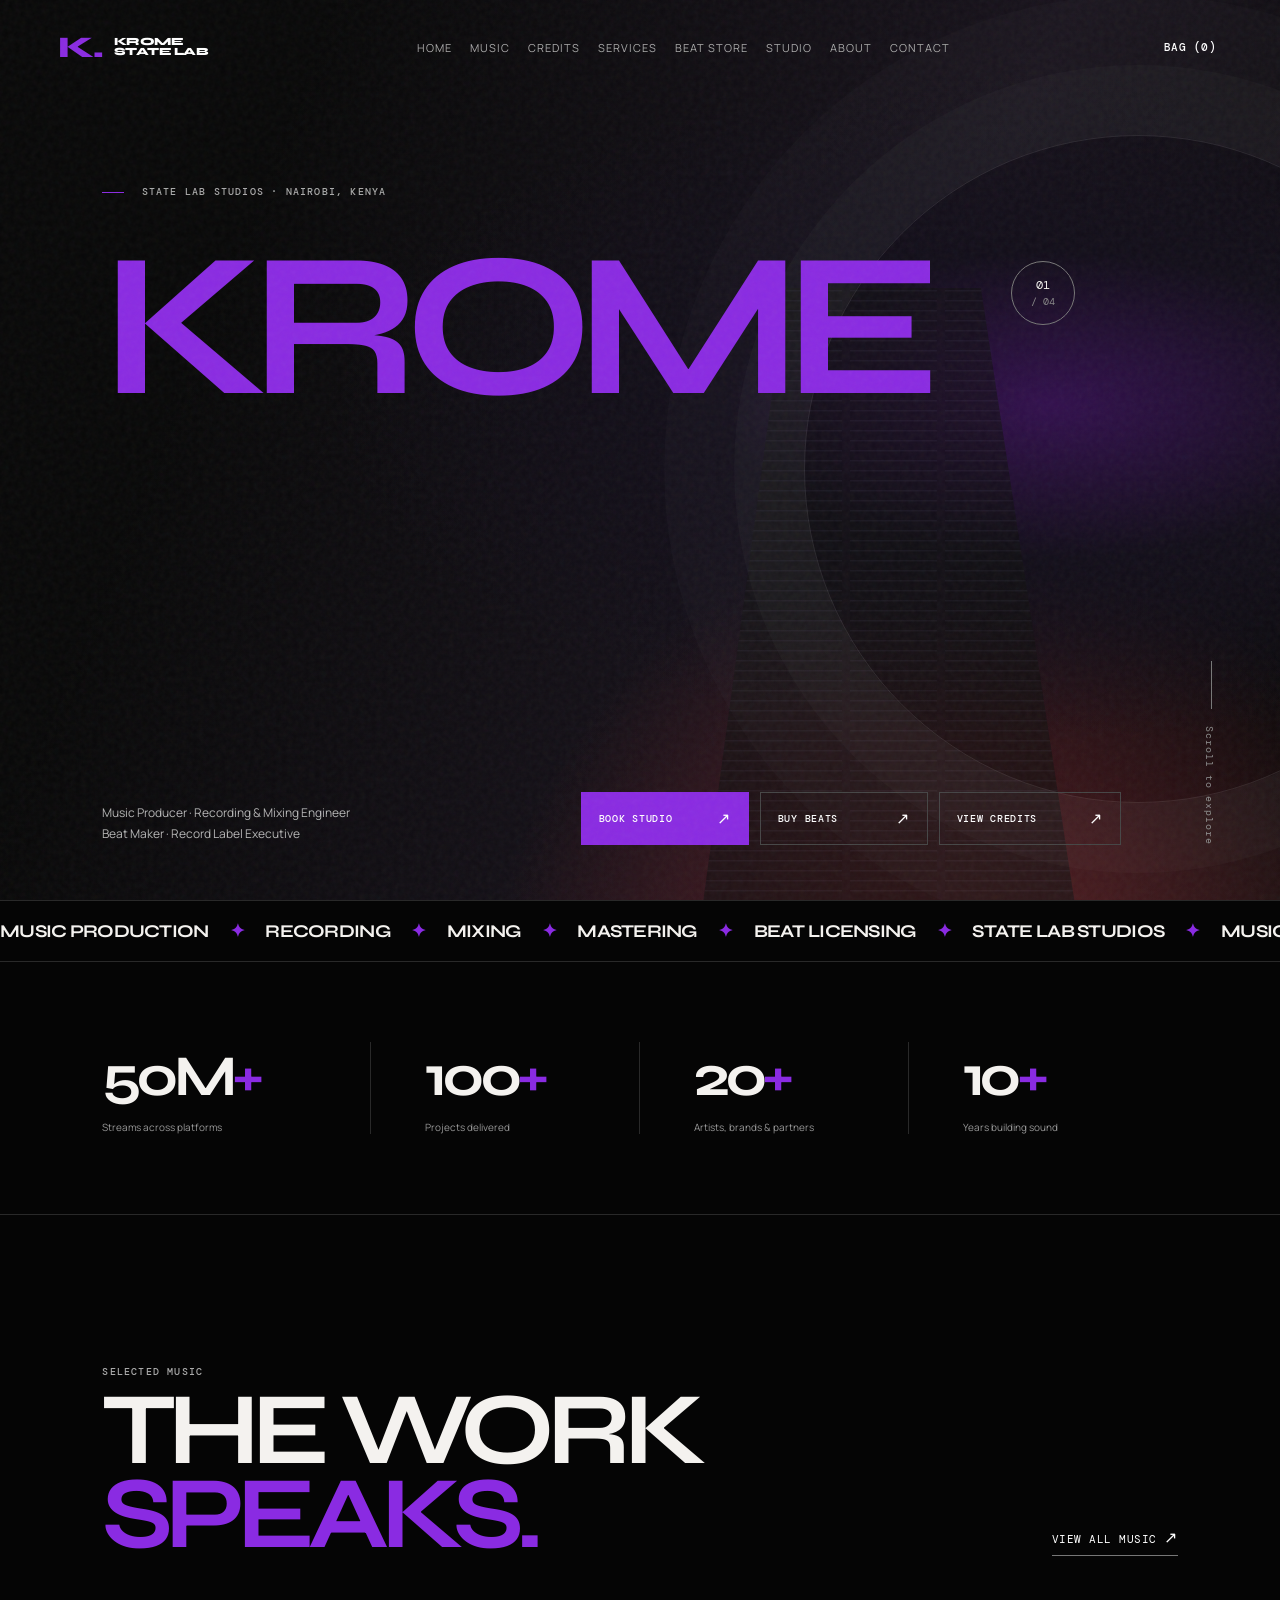
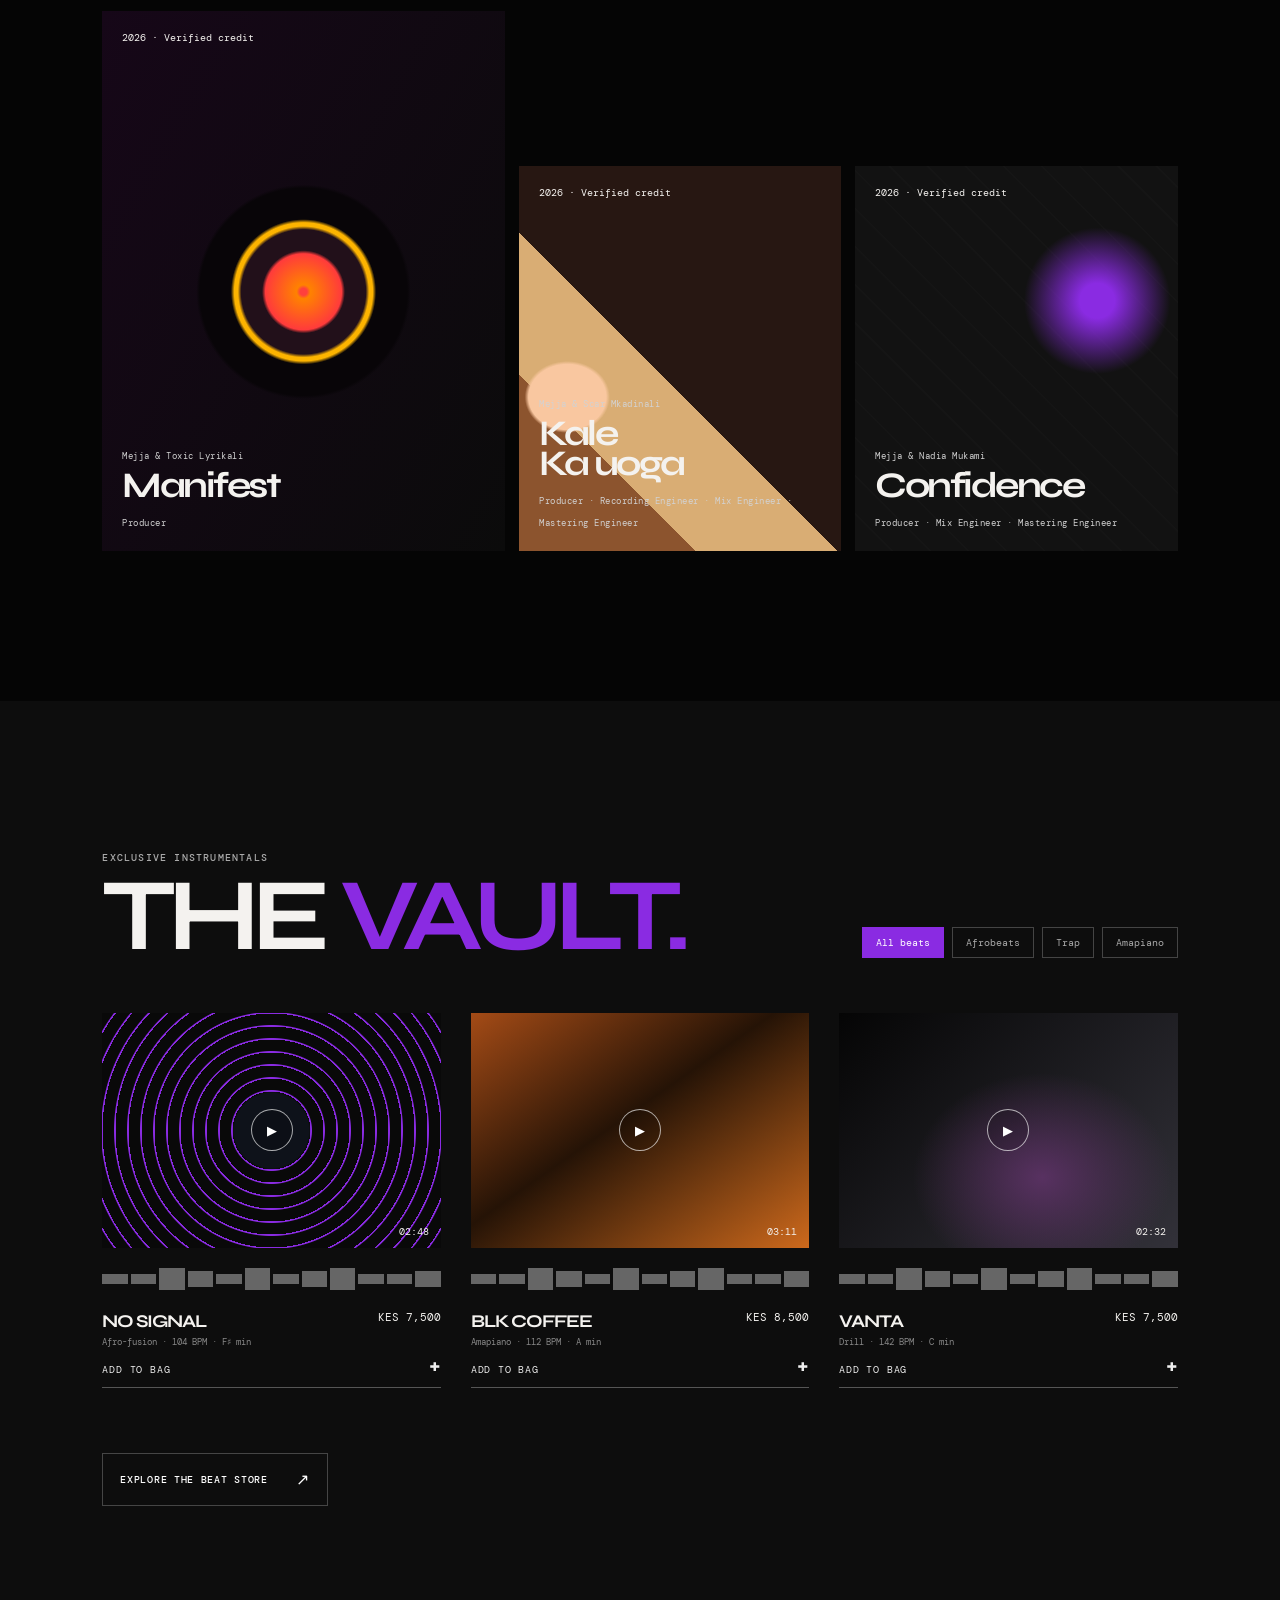
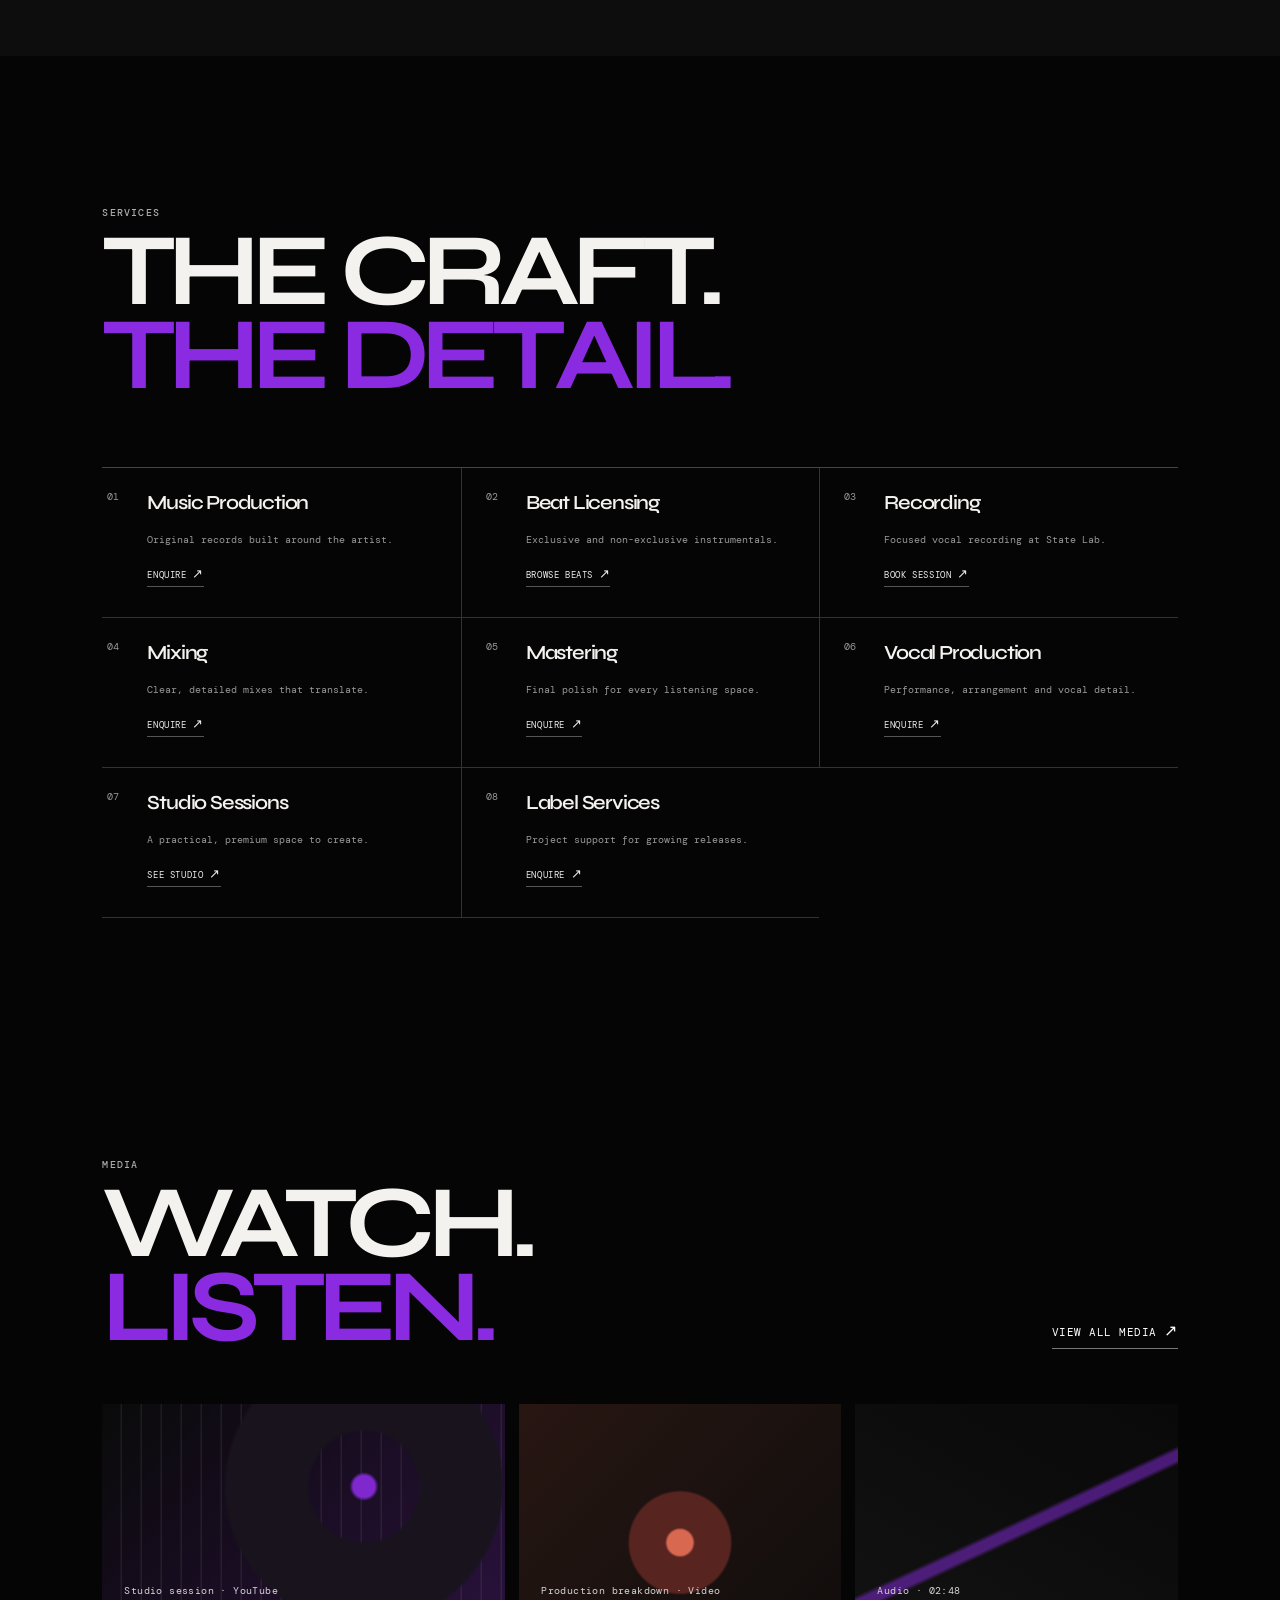
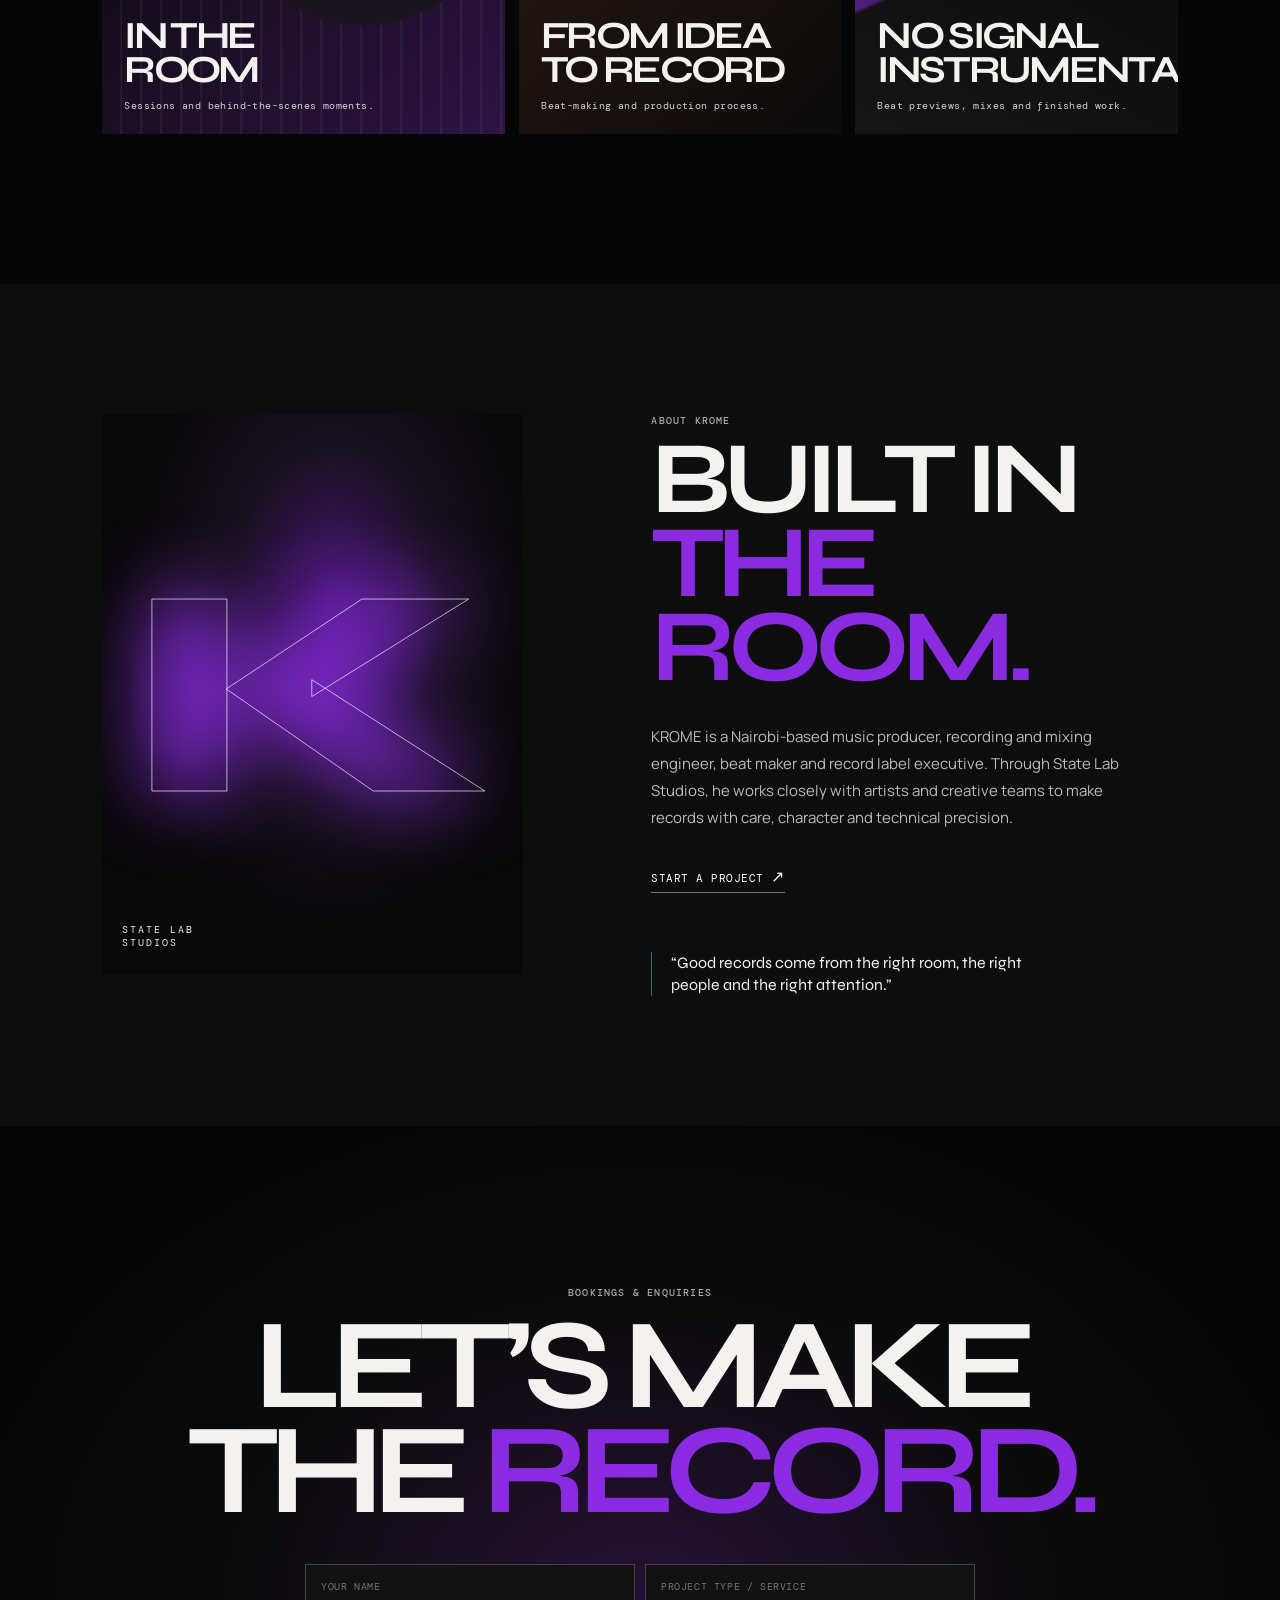
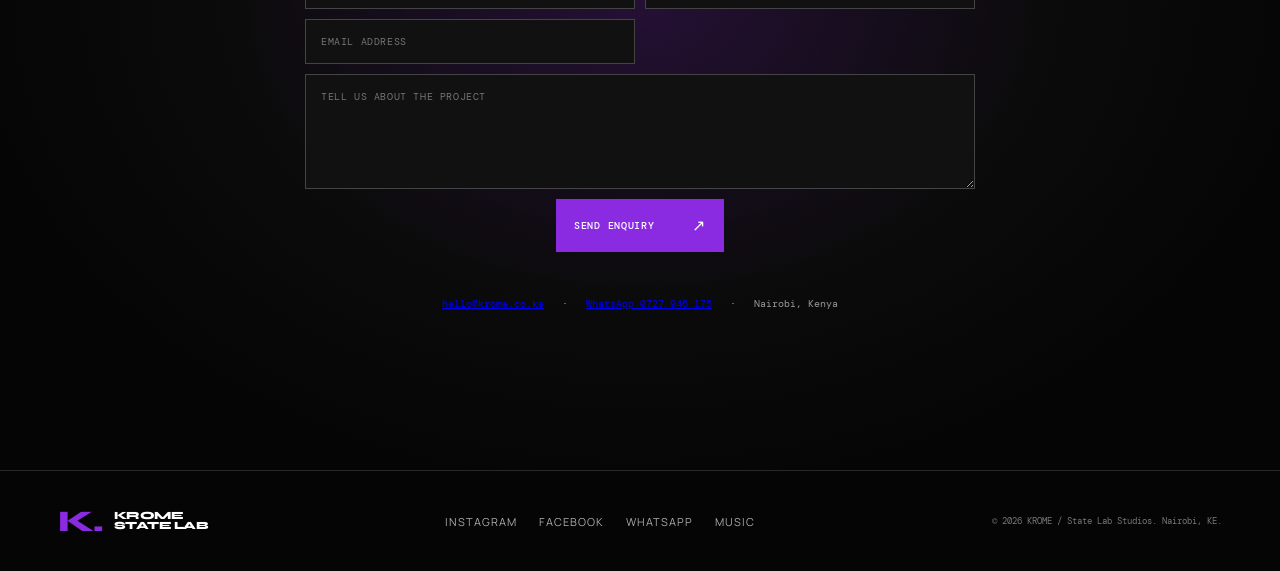
==== index.html @ 96035d7c "Add files via upload" ====
<!doctype html>
<html lang="en">
<head>
  <meta charset="UTF-8" />
  <meta name="viewport" content="width=device-width, initial-scale=1.0" />
  <meta name="description" content="KROME — music producer, recording and mixing engineer based in Nairobi, Kenya." />
  <title>KROME — State Lab Studios</title>
  <link rel="preconnect" href="https://fonts.googleapis.com"><link rel="preconnect" href="https://fonts.gstatic.com" crossorigin>
  <link href="https://fonts.googleapis.com/css2?family=DM+Mono:wght@400;500&family=Manrope:wght@400;500;600;700;800&family=Syne:wght@700;800&display=swap" rel="stylesheet">
  <link rel="stylesheet" href="style.css" />
</head>
<body>
  <div class="grain"></div><div class="cursor-glow"></div>
  <header class="nav"><a class="brand" href="#top"><span class="brand-mark">K.</span><span>KROME<br>STATE LAB</span></a><nav><a href="#top">Home</a><a href="music.html">Music</a><a href="credits.html">Credits</a><a href="#services">Services</a><a href="#beats">Beat Store</a><a href="studio.html">Studio</a><a href="#about">About</a><a href="#booking">Contact</a></nav><button class="menu-btn" aria-label="Open menu">☰</button><button class="cart" onclick="toggleCart()">Bag <span id="cart-count">(0)</span></button></header>

  <main id="top">
    <section class="hero">
      <div class="hero-light light-a"></div><div class="hero-light light-b"></div>
      <p class="eyebrow"><span></span> State Lab Studios · Nairobi, Kenya</p>
      <h1><em>KROME</em></h1>
      <div class="hero-bottom"><p>Music Producer · Recording & Mixing Engineer<br>Beat Maker · Record Label Executive</p><div class="hero-actions"><a class="button primary" href="studio.html">Book studio <b>↗</b></a><a class="button ghost" href="#beats">Buy beats <b>↗</b></a><a class="button ghost work-krome" href="credits.html">View credits <b>↗</b></a></div></div>
      <div class="scroll-hint"><i></i> Scroll to explore</div><div class="hero-orb">01<br><small>/ 04</small></div>
    </section>

    <section class="ticker"><div>MUSIC PRODUCTION <b>✦</b> RECORDING <b>✦</b> MIXING <b>✦</b> MASTERING <b>✦</b> BEAT LICENSING <b>✦</b> STATE LAB STUDIOS <b>✦</b> MUSIC PRODUCTION <b>✦</b> RECORDING <b>✦</b></div></section>
    <section class="stats"><div><strong>50M<span>+</span></strong><p>Streams across platforms</p></div><div><strong>100<span>+</span></strong><p>Projects delivered</p></div><div><strong>20<span>+</span></strong><p>Artists, brands & partners</p></div><div><strong>10<span>+</span></strong><p>Years building sound</p></div></section>

    <section class="section work" id="work"><div class="section-head"><div><p class="eyebrow">Selected music</p><h2>THE WORK<br><em>SPEAKS.</em></h2></div><a href="music.html" class="text-link">View all music <b>↗</b></a></div>
      <div class="release-grid" id="featured-work" aria-live="polite"></div>
    </section>

    <section class="beat-store section" id="beats"><div class="section-head"><div><p class="eyebrow">Exclusive instrumentals</p><h2>THE <em>VAULT.</em></h2></div><div class="filter"><button class="active">All beats</button><button>Afrobeats</button><button>Trap</button><button>Amapiano</button></div></div>
      <div class="beat-grid">
        <article class="beat"><div class="beat-art art-1"><button class="play">▶</button><span>02:48</span></div><div class="wave"><i></i><i></i><i></i><i></i><i></i><i></i><i></i><i></i><i></i><i></i><i></i><i></i></div><div class="beat-copy"><div><h3>NO SIGNAL</h3><p>Afro-fusion · 104 BPM · F♯ min</p></div><strong>KES 7,500</strong></div><button class="add" onclick="addCart('No Signal')">Add to bag <b>+</b></button></article>
        <article class="beat"><div class="beat-art art-2"><button class="play">▶</button><span>03:11</span></div><div class="wave"><i></i><i></i><i></i><i></i><i></i><i></i><i></i><i></i><i></i><i></i><i></i><i></i></div><div class="beat-copy"><div><h3>BLK COFFEE</h3><p>Amapiano · 112 BPM · A min</p></div><strong>KES 8,500</strong></div><button class="add" onclick="addCart('Blk Coffee')">Add to bag <b>+</b></button></article>
        <article class="beat"><div class="beat-art art-3"><button class="play">▶</button><span>02:32</span></div><div class="wave"><i></i><i></i><i></i><i></i><i></i><i></i><i></i><i></i><i></i><i></i><i></i><i></i></div><div class="beat-copy"><div><h3>VANTA</h3><p>Drill · 142 BPM · C min</p></div><strong>KES 7,500</strong></div><button class="add" onclick="addCart('Vanta')">Add to bag <b>+</b></button></article>
      </div><a class="button ghost center" href="#">Explore the beat store <b>↗</b></a>
    </section>

    <section class="services section" id="services"><p class="eyebrow">Services</p><h2>THE CRAFT.<br><em>THE DETAIL.</em></h2><div class="service-list"><article><span>01</span><h3>Music Production</h3><p>Original records built around the artist.</p><a href="#booking">Enquire <b>↗</b></a></article><article><span>02</span><h3>Beat Licensing</h3><p>Exclusive and non-exclusive instrumentals.</p><a href="#beats">Browse beats <b>↗</b></a></article><article><span>03</span><h3>Recording</h3><p>Focused vocal recording at State Lab.</p><a href="studio.html">Book session <b>↗</b></a></article><article><span>04</span><h3>Mixing</h3><p>Clear, detailed mixes that translate.</p><a href="#booking">Enquire <b>↗</b></a></article><article><span>05</span><h3>Mastering</h3><p>Final polish for every listening space.</p><a href="#booking">Enquire <b>↗</b></a></article><article><span>06</span><h3>Vocal Production</h3><p>Performance, arrangement and vocal detail.</p><a href="#booking">Enquire <b>↗</b></a></article><article><span>07</span><h3>Studio Sessions</h3><p>A practical, premium space to create.</p><a href="studio.html">See studio <b>↗</b></a></article><article><span>08</span><h3>Label Services</h3><p>Project support for growing releases.</p><a href="#booking">Enquire <b>↗</b></a></article></div></section>

    <section class="building section" id="media"><div class="section-head"><div><p class="eyebrow">Media</p><h2>WATCH.<br><em>LISTEN.</em></h2></div><a href="#" class="text-link">View all media <b>↗</b></a></div><div class="build-grid"><article class="build-card upgrade"><p>Studio session · YouTube</p><h3>IN THE<br>ROOM</h3><span>Sessions and behind-the-scenes moments.</span></article><article class="build-card process"><p>Production breakdown · Video</p><h3>FROM IDEA<br>TO RECORD</h3><span>Beat-making and production process.</span></article><article class="build-card business"><p>Audio · 02:48</p><h3>NO SIGNAL<br>INSTRUMENTAL</h3><span>Beat previews, mixes and finished work.</span></article></div></section>

    <section class="about section" id="about"><div class="portrait"><div class="portrait-shape">K</div><p>STATE LAB<br>STUDIOS</p></div><div class="about-copy"><p class="eyebrow">About Krome</p><h2>BUILT IN<br><em>THE ROOM.</em></h2><p class="lede">KROME is a Nairobi-based music producer, recording and mixing engineer, beat maker and record label executive. Through State Lab Studios, he works closely with artists and creative teams to make records with care, character and technical precision.</p><a class="text-link" href="#booking">Start a project <b>↗</b></a><div class="quote">“Good records come from the right room, the right people and the right attention.”</div></div></section>

    <section class="booking" id="booking"><p class="eyebrow">Bookings & enquiries</p><h2>LET’S MAKE<br>THE <em>RECORD.</em></h2><form class="contact-form"><input aria-label="Your name" placeholder="YOUR NAME" required><input aria-label="Project type" placeholder="PROJECT TYPE / SERVICE"><input aria-label="Email address" type="email" placeholder="EMAIL ADDRESS" required><textarea aria-label="Tell us about your project" placeholder="TELL US ABOUT THE PROJECT"></textarea><button class="button primary" type="submit">Send enquiry <b>↗</b></button></form><p class="contact-line"><a href="mailto:hello@krome.co.ke">hello@krome.co.ke</a> &nbsp; · &nbsp; <a href="https://wa.me/254727946175" target="_blank" rel="noopener">WhatsApp 0727 946 175</a> &nbsp; · &nbsp; Nairobi, Kenya</p></section>
  </main>
  <footer><a class="brand" href="#top"><span class="brand-mark">K.</span><span>KROME<br>STATE LAB</span></a><div><a href="https://instagram.com/producer_krome" target="_blank" rel="noopener">Instagram</a><a href="https://www.facebook.com/MarkKromeMwita" target="_blank" rel="noopener">Facebook</a><a href="https://wa.me/254727946175" target="_blank" rel="noopener">WhatsApp</a><a href="music.html">Music</a></div><p>© 2026 KROME / State Lab Studios. Nairobi, KE.</p></footer>
  <aside class="cart-panel" id="cart-panel"><button onclick="toggleCart()">×</button><p class="eyebrow">Your selection</p><h2>THE BAG <span id="bag-number">(0)</span></h2><div id="cart-items"><p class="empty">Your bag is empty.<br>Find your next sound in the vault.</p></div><a class="button primary checkout" href="#booking">Checkout <b>↗</b></a></aside><div id="backdrop" onclick="toggleCart()"></div>
  <script src="script.js"></script><script src="credits.js"></script>
</body>
</html>
---- style.css ----
:root{--bg:#050505;--ink:#f4f2ef;--muted:#989898;--line:#292929;--violet:#8a2be2;--red:#ff3b3b}*{box-sizing:border-box}html{scroll-behavior:smooth}body{margin:0;background:var(--bg);color:var(--ink);font-family:Manrope,Arial,sans-serif;overflow-x:hidden}.grain{pointer-events:none;opacity:.22;position:fixed;inset:0;z-index:10;background-image:url("data:image/svg+xml,%3Csvg viewBox='0 0 180 180' xmlns='http://www.w3.org/2000/svg'%3E%3Cfilter id='n'%3E%3CfeTurbulence type='fractalNoise' baseFrequency='.9' numOctaves='4' stitchTiles='stitch'/%3E%3C/filter%3E%3Crect width='100%25' height='100%25' filter='url(%23n)' opacity='.23'/%3E%3C/svg%3E")}.cursor-glow{position:fixed;width:420px;height:420px;border-radius:50%;pointer-events:none;background:radial-gradient(circle,rgba(138,43,226,.09),transparent 63%);transform:translate(-50%,-50%);z-index:-1}.nav{height:94px;display:flex;align-items:center;justify-content:space-between;padding:0 4.5vw;position:absolute;width:100%;z-index:4}.brand{display:flex;gap:10px;align-items:center;text-decoration:none;color:#fff;font-family:Syne;font-weight:800;font-size:11px;line-height:10px;letter-spacing:-.5px}.brand-mark{font-size:30px;line-height:1;color:var(--violet)}nav{display:flex;gap:32px}nav a,footer a{font-size:11px;text-transform:uppercase;letter-spacing:1px;color:#aaa;text-decoration:none}.cart,.menu-btn{color:#fff;background:none;border:0;font:500 11px 'DM Mono';text-transform:uppercase;letter-spacing:.5px;cursor:pointer}.menu-btn{display:none;font-size:20px}.hero{height:100vh;min-height:680px;padding:185px 8vw 55px;position:relative;overflow:hidden;background:radial-gradient(ellipse at 82% 45%,#32104d 0%,#120e19 22%,transparent 48%),radial-gradient(ellipse at 75% 115%,#621d21 0%,transparent 35%),linear-gradient(112deg,#080808 20%,#17121b 65%,#080808)}.hero:after{content:"";position:absolute;width:52vw;height:52vw;border:1px solid rgba(255,255,255,.1);right:-15vw;top:15vh;border-radius:50%;box-shadow:0 0 0 70px rgba(255,255,255,.025),0 0 0 140px rgba(255,255,255,.015)}.hero:before{content:"";position:absolute;right:15%;bottom:-10%;width:31vw;height:78vh;opacity:.55;background:linear-gradient(90deg,transparent 0 38%,#141315 38% 40%,transparent 40% 62%,#141315 62% 64%,transparent 64%),repeating-linear-gradient(0deg,#111 0 8px,#202025 9px 10px);clip-path:polygon(24% 0,73% 0,100% 100%,0 100%);filter:blur(.1px)}.eyebrow{font:500 10px 'DM Mono';letter-spacing:1.2px;color:#aaa;text-transform:uppercase}.eyebrow span{display:inline-block;width:22px;border-top:1px solid var(--violet);vertical-align:middle;margin-right:10px}h1,h2,h3,p{margin-top:0}h1,h2{font-family:Syne,sans-serif;letter-spacing:-.08em;line-height:.82;font-size:clamp(68px,11.8vw,182px);margin:5vh 0 0;position:relative;z-index:1}em{font-style:normal;color:var(--violet)}.hero-bottom{position:absolute;left:8vw;bottom:55px;z-index:2;display:flex;align-items:flex-end;gap:min(18vw,270px)}.hero-bottom p{font-size:12px;line-height:1.8;color:#b5b5b5;margin:0}.hero-actions{display:flex;gap:11px}.button{display:inline-flex;gap:28px;justify-content:space-between;align-items:center;min-width:168px;padding:15px 17px;color:#fff;text-decoration:none;border:1px solid #454545;text-transform:uppercase;font:500 10px 'DM Mono';letter-spacing:.7px;transition:.25s}.button b,.text-link b{font-size:16px;font-weight:400}.primary{background:var(--violet);border-color:var(--violet)}.button:hover{transform:translateY(-3px);background:#fff;color:#090909;border-color:#fff}.scroll-hint{position:absolute;right:5vw;bottom:55px;writing-mode:vertical-rl;font:10px 'DM Mono';color:#888;letter-spacing:1px}.scroll-hint i{height:48px;border-left:1px solid #777;display:inline-block;margin:0 0 10px 4px}.hero-orb{position:absolute;right:16vw;top:29%;z-index:2;width:64px;height:64px;border-radius:100%;border:1px solid #777;text-align:center;padding-top:15px;font:12px 'DM Mono'}.hero-orb small{color:#888}.ticker{overflow:hidden;border-block:1px solid var(--line);padding:19px 0;white-space:nowrap}.ticker div{font:700 18px Syne;letter-spacing:-.04em;animation:move 22s linear infinite}.ticker b{color:var(--violet);margin:0 18px}@keyframes move{to{transform:translateX(-30%)}}.stats{padding:80px 8vw;display:grid;grid-template-columns:repeat(4,1fr);border-bottom:1px solid var(--line)}.stats>div{border-right:1px solid var(--line);padding-left:20%;}.stats>div:first-child{padding-left:0}.stats>div:last-child{border:0}.stats strong{font:700 clamp(32px,4.5vw,65px) Syne;letter-spacing:-.09em}.stats strong span{color:var(--violet)}.stats p{font-size:10px;color:var(--muted);margin:9px 0 0}.section{padding:150px 8vw}.section-head{display:flex;justify-content:space-between;align-items:end;margin-bottom:55px}.section h2{font-size:clamp(52px,8vw,112px);margin:0}.text-link{color:#fff;text-decoration:none;text-transform:uppercase;font:11px 'DM Mono';letter-spacing:.5px;border-bottom:1px solid #777;padding-bottom:7px}.release-grid{display:grid;grid-template-columns:1.25fr 1fr 1fr;gap:14px;align-items:end}.release{position:relative;height:385px;overflow:hidden;padding:20px;display:flex;flex-direction:column;justify-content:space-between}.release.tall{height:540px}.cover-a{background:radial-gradient(circle at 50% 52%,#ff403d 0 1%,#ff8200 2%,#ff3b3b 11%,#22101a 12% 18%,#fdb400 19% 20%,#080508 21% 30%,transparent 31%),linear-gradient(120deg,#160718,#0b0b0b)}.cover-b{background:radial-gradient(ellipse at 15% 60%,#f9c7a0 0 10%,transparent 11%),linear-gradient(45deg,#8c542e 0 25%,#d9ad74 25% 45%,#271712 45% 100%)}.cover-c{background:radial-gradient(circle at 75% 35%,#8a2be2 0 5%,transparent 21%),repeating-linear-gradient(45deg,#121212 0 25px,#151515 26px 27px),#222}.cover-tag{font:10px 'DM Mono';z-index:1}.release-info{position:relative;z-index:1}.release-info p,.release-info span{font:9px 'DM Mono';letter-spacing:.5px;color:#d2d2d2}.release-info h3{font:700 36px Syne;line-height:.85;letter-spacing:-.07em;margin:7px 0}.play{width:42px;height:42px;border:1px solid rgba(255,255,255,.65);color:#fff;background:rgba(0,0,0,.12);border-radius:50%;cursor:pointer;transition:.2s}.release .play{position:absolute;right:19px;top:18px}.play:hover{background:#fff;color:#111}.beat-store{background:#0d0d0d}.filter{display:flex;gap:8px}.filter button{background:none;border:1px solid #444;color:#aaa;padding:8px 13px;font:10px 'DM Mono';cursor:pointer}.filter .active{color:#fff;border-color:var(--violet);background:var(--violet)}.beat-grid{display:grid;grid-template-columns:repeat(3,1fr);gap:30px}.beat-art{height:235px;position:relative;display:grid;place-items:center}.beat-art span{position:absolute;right:12px;bottom:10px;font:10px 'DM Mono'}.art-1{background:radial-gradient(circle at 50% 50%,#0e121a 0 18%,transparent 19%),repeating-radial-gradient(circle at 50% 50%,#8a2be2 0 1px,#090909 2px 13px)}.art-2{background:linear-gradient(145deg,#a44b16,#251306 45%,#cd691c),radial-gradient(circle at 70% 20%,#ffdd8c,transparent 30%)}.art-3{background:radial-gradient(ellipse at 60% 70%,#583161,transparent 45%),linear-gradient(135deg,#050505,#323139)}.wave{height:28px;display:flex;gap:3px;align-items:center;margin:17px 0}.wave i{height:35%;flex:1;background:#666;animation:wave 1s ease-in-out infinite alternate}.wave i:nth-child(3n){height:80%;animation-delay:.4s}.wave i:nth-child(4n){height:55%;animation-delay:.7s}@keyframes wave{to{height:10%}}.beat-copy{display:flex;justify-content:space-between;gap:12px}.beat-copy h3{font:700 18px Syne;letter-spacing:-.06em;margin:0 0 4px}.beat-copy p{font:9px 'DM Mono';color:#888;margin:0}.beat-copy strong{font:11px 'DM Mono';white-space:nowrap}.add{width:100%;background:none;border:0;border-bottom:1px solid #555;color:#eee;text-align:left;padding:15px 0 11px;text-transform:uppercase;font:10px 'DM Mono';letter-spacing:.8px;cursor:pointer}.add b{float:right;font-size:18px;line-height:8px}.center{margin:65px auto 0}.services{padding-bottom:90px}.services>h2{margin:0 0 70px}.service-list{border-top:1px solid #444}.service-list article{display:grid;grid-template-columns:80px 1.4fr 1.4fr 1fr 25px;align-items:center;padding:27px 5px;border-bottom:1px solid #333;transition:.25s}.service-list article:hover{padding-left:16px;background:#121212}.service-list span,.service-list p,.service-list strong{font:10px 'DM Mono';color:#999}.service-list h3{font:600 25px Syne;letter-spacing:-.06em;margin:0}.service-list strong{color:#eee}.service-list b{font-size:20px;font-weight:400}.about{display:grid;grid-template-columns:1fr 1.25fr;gap:10vw;background:#0d0d0d;padding-block:130px}.portrait{height:560px;position:relative;overflow:hidden;background:radial-gradient(ellipse at 55% 35%,#4d177e 0%,#17101e 32%,#080808 65%);display:grid;place-items:center}.portrait-shape{font:800 300px/1 Syne;color:transparent;-webkit-text-stroke:1px rgba(255,255,255,.65);text-shadow:0 0 80px #8a2be2}.portrait p{position:absolute;left:20px;bottom:15px;font:10px 'DM Mono';letter-spacing:2px}.about-copy{align-self:center}.about-copy .lede{font-size:15px;line-height:1.8;color:#bcbcbc;max-width:480px;margin:34px 0}.quote{border-left:1px solid var(--violet);font:16px Syne;line-height:1.4;margin-top:65px;max-width:400px;padding-left:19px}.booking{text-align:center;padding:160px 20px;background:radial-gradient(ellipse at center,#251035 0%,#0b0b0b 45%,#050505 75%)}.booking h2{font-size:clamp(58px,10vw,145px);margin:15px 0 40px}.booking .button{margin:auto}.contact-line{font:10px 'DM Mono';color:#999;margin:45px 0 0}footer{padding:35px 4.5vw;display:flex;justify-content:space-between;align-items:center;border-top:1px solid var(--line)}footer div{display:flex;gap:22px}footer p{margin:0;font:9px 'DM Mono';color:#777}.cart-panel{position:fixed;z-index:30;right:0;top:0;height:100vh;width:min(420px,92vw);background:#131313;padding:35px;transform:translateX(100%);transition:.35s}.cart-panel.open{transform:translateX(0)}.cart-panel>button{float:right;background:0;border:0;color:#fff;font-size:28px;cursor:pointer}.cart-panel h2{font-size:48px;margin:24px 0}.cart-panel h2 span{color:var(--violet)}.empty{font-size:14px;color:#888;line-height:1.8}.cart-item{display:flex;justify-content:space-between;border-top:1px solid #333;padding:17px 0;font:11px 'DM Mono'}.checkout{position:absolute;bottom:35px;left:35px;right:35px;width:calc(100% - 70px)}#backdrop{position:fixed;z-index:20;inset:0;background:rgba(0,0,0,.65);opacity:0;visibility:hidden;transition:.3s}#backdrop.show{opacity:1;visibility:visible}
@media(max-width:720px){.nav{height:72px;padding:0 22px}nav{display:none}.menu-btn{display:block;order:2}.cart{order:3}.hero{padding:145px 25px 36px;min-height:650px}.hero h1{margin-top:10vh}.hero-bottom{left:25px;bottom:36px;display:block}.hero-bottom p{margin-bottom:24px}.scroll-hint,.hero-orb{display:none}.hero-actions{gap:8px}.button{min-width:142px;padding:14px 12px}.stats{padding:45px 25px;grid-template-columns:1fr 1fr;gap:35px 0}.stats>div,.stats>div:first-child{padding-left:0;border-right:0}.stats>div:nth-child(even){padding-left:20px;border-left:1px solid var(--line)}.section{padding:90px 25px}.section-head{display:block;margin-bottom:35px}.section-head .text-link{display:inline-block;margin-top:27px}.release-grid{grid-template-columns:1fr 1fr;gap:9px}.release.tall{height:430px;grid-row:span 2}.release{height:210px;padding:13px}.release-info h3{font-size:22px}.release-info p,.release-info span{font-size:7px}.filter{overflow:auto;margin-top:25px;padding-bottom:4px}.filter button{white-space:nowrap}.beat-grid{grid-template-columns:1fr;gap:42px}.beat-art{height:280px}.services>h2{margin-bottom:45px}.service-list article{grid-template-columns:35px 1fr 23px;gap:8px}.service-list article p,.service-list article strong{display:none}.service-list h3{font-size:19px}.about{grid-template-columns:1fr;gap:45px;padding-block:70px}.portrait{height:400px}.portrait-shape{font-size:220px}.booking{padding:110px 20px}footer{display:grid;gap:25px}footer div{gap:15px;flex-wrap:wrap}.cursor-glow{display:none}}

/* Expanded brand system: preserves the existing visual language while giving business services room to breathe. */
.nav nav{gap:18px}.hero h1{font-size:clamp(100px,16vw,240px)}.hero-actions{flex-wrap:wrap}.work-krome{min-width:182px}.build-grid{display:grid;grid-template-columns:1.25fr 1fr 1fr;gap:14px}.build-card{min-height:330px;padding:22px;display:flex;flex-direction:column;justify-content:flex-end;position:relative;overflow:hidden;background:#151515}.build-card:before{content:"";position:absolute;inset:0;opacity:.9;transition:.35s}.build-card:hover:before{transform:scale(1.05)}.build-card>*{position:relative;z-index:1}.build-card p,.build-card span{font:10px 'DM Mono';color:#d4d4d4;letter-spacing:.4px}.build-card h3{font:700 clamp(24px,3vw,42px)/.88 Syne;letter-spacing:-.07em;margin:12px 0}.upgrade:before{background:radial-gradient(circle at 65% 25%,#8a2be2 0 3%,transparent 4% 15%,#19131e 16% 38%,transparent 39%),repeating-linear-gradient(90deg,transparent 0 18px,rgba(255,255,255,.08) 19px 20px),linear-gradient(135deg,#090909,#31134a)}.process:before{background:radial-gradient(circle at 50% 42%,#ee7257 0 5%,#602621 6% 20%,transparent 21%),linear-gradient(135deg,#2a1712,#0b0b0b)}.business:before{background:linear-gradient(155deg,transparent 40%,rgba(138,43,226,.55) 41% 43%,transparent 44%),linear-gradient(30deg,#151515,#080808)}.services .service-list{display:grid;grid-template-columns:repeat(3,1fr);border-top:1px solid #444}.services .service-list article{display:grid;grid-template-columns:30px 1fr 18px;align-items:start;gap:10px;min-height:150px;padding:22px 5px;border-bottom:1px solid #333}.services .service-list article p{grid-column:2;grid-row:2;margin:0}.services .service-list article strong{grid-column:2;grid-row:3;font-size:9px}.services .service-list article b{grid-column:3;grid-row:1}.services .service-list article:hover{padding-left:14px}.services .service-list h3{font-size:20px}.services .service-list article:nth-child(3n+2),.services .service-list article:nth-child(3n+3){padding-left:24px;border-left:1px solid #333}
@media(max-width:1000px){.nav nav{gap:10px}.nav nav a{font-size:9px}.services .service-list{grid-template-columns:repeat(2,1fr)}.services .service-list article:nth-child(3n+2),.services .service-list article:nth-child(3n+3){padding-left:5px;border-left:0}.services .service-list article:nth-child(even){padding-left:22px;border-left:1px solid #333}.build-grid{grid-template-columns:1fr 1fr}.build-card:first-child{grid-column:span 2}}
@media(max-width:720px){.hero h1{font-size:clamp(84px,25vw,150px)}.hero-actions .button{min-width:calc(50% - 4px)}.hero-actions .work-krome{min-width:100%}.build-grid{grid-template-columns:1fr;gap:10px}.build-card:first-child{grid-column:auto}.build-card{min-height:260px}.services .service-list{grid-template-columns:1fr}.services .service-list article,.services .service-list article:nth-child(even){padding:18px 5px;border-left:0;min-height:0}.services .service-list article p,.services .service-list article strong{display:block}.services .service-list h3{font-size:19px}}

/* Supporting catalogue, credits and studio pages */
.page-nav{position:relative;background:#090909;border-bottom:1px solid #242424}.subpage{padding:105px 8vw 130px;min-height:78vh}.subpage h1{font-size:clamp(72px,13vw,180px);margin:18px 0 35px}.page-lede{font-size:15px;line-height:1.8;color:#aaa;max-width:530px;margin-bottom:90px}.catalogue-head{display:flex;justify-content:space-between;align-items:center;border-bottom:1px solid #333;padding-bottom:20px;margin-bottom:22px}.catalogue-head h2{font-size:27px;letter-spacing:-.07em}.music-grid{display:grid;grid-template-columns:repeat(3,1fr);gap:15px}.music-card{min-height:420px;padding:20px;display:flex;flex-direction:column;justify-content:space-between}.music-card p,.music-card span,.music-card footer a{font:10px 'DM Mono';letter-spacing:.5px}.music-card h3{font:700 38px/.85 Syne;letter-spacing:-.08em;margin:9px 0}.music-card footer{display:flex;gap:13px;flex-wrap:wrap}.music-card footer a{color:#fff;text-decoration:none;border-bottom:1px solid #aaa;padding-bottom:4px}.credits-table{border-top:1px solid #4a4a4a}.credit-row{display:grid;grid-template-columns:1.5fr 1fr .5fr 1.45fr .45fr;gap:20px;padding:24px 5px;border-bottom:1px solid #2d2d2d;align-items:center;font:11px 'DM Mono';color:#bbb}.credit-row strong{color:#fff;font:600 14px Manrope}.credit-row small{font:10px 'DM Mono';color:#888}.credit-row a{color:#fff;text-decoration:none}.credit-head{color:#888;text-transform:uppercase;font-size:9px;letter-spacing:.7px}.studio-grid{display:grid;grid-template-columns:1.2fr 1fr;gap:14px}.studio-image{min-height:340px;position:relative;background:#161616}.studio-image span{position:absolute;left:16px;bottom:15px;font:10px 'DM Mono'}.main-studio{background:radial-gradient(ellipse at 68% 45%,#613383 0%,#261936 25%,transparent 50%),repeating-linear-gradient(90deg,#111 0 24px,#191919 25px 27px),#0b0b0b}.booth{background:linear-gradient(45deg,transparent 48%,rgba(255,255,255,.07) 49% 51%,transparent 52%),radial-gradient(circle at 52% 42%,#d05f38 0 4%,#29130f 5% 34%,#0a0a0a 35%)}.studio-note{padding:45px;background:#111;grid-column:span 2}.studio-note h2{font-size:54px;margin:12px 0}.studio-note p:not(.eyebrow){color:#aaa;max-width:410px;font-size:13px;line-height:1.7}.gear{margin-top:100px;border-top:1px solid #444}.gear>p{margin-top:22px}.gear div{display:flex;justify-content:space-between;padding:20px 5px;border-bottom:1px solid #303030;font:11px 'DM Mono'}.gear div span{color:#aaa}.contact-form{display:grid;grid-template-columns:1fr 1fr;gap:10px;max-width:670px;margin:0 auto}.contact-form input,.contact-form textarea{border:1px solid #444;background:#111;color:white;padding:15px;font:10px 'DM Mono';letter-spacing:.6px}.contact-form textarea{grid-column:span 2;min-height:115px;resize:vertical}.contact-form button{justify-self:center;grid-column:span 2;margin-top:12px}.services .service-list article a{grid-column:2;grid-row:3;color:#eee;text-transform:uppercase;text-decoration:none;font:9px 'DM Mono';letter-spacing:.6px;border-bottom:1px solid #555;width:max-content;padding-bottom:4px}.services .service-list article a b{float:none;font-size:13px}
@media(max-width:720px){.subpage{padding:70px 25px 85px}.page-nav nav{display:none}.page-lede{margin-bottom:55px}.catalogue-head{display:block}.catalogue-head .filter{margin-top:18px}.music-grid{grid-template-columns:1fr}.music-card{min-height:350px}.credit-row{grid-template-columns:1fr 1fr;gap:10px;padding:17px 2px}.credit-row span:nth-of-type(1),.credit-row span:nth-of-type(2){display:none}.credit-row strong{grid-column:span 2}.credit-head{display:none}.studio-grid{grid-template-columns:1fr}.studio-image{min-height:250px}.studio-note{grid-column:auto;padding:30px}.studio-note h2{font-size:42px}.contact-form{grid-template-columns:1fr}.contact-form textarea,.contact-form button{grid-column:auto}.services .service-list article p{display:block}}
@media(max-width:720px){.nav.mobile-open{position:fixed;background:#101010;border-bottom:1px solid #333}.nav.mobile-open nav{display:flex;position:absolute;top:72px;left:0;right:0;padding:20px 25px 25px;background:#101010;flex-direction:column;gap:18px;border-bottom:1px solid #333}.nav.mobile-open nav a{font:11px 'DM Mono';color:#fff}.nav.mobile-open .menu-btn{transform:rotate(90deg)}.contact-line a{color:#d8c8ed;text-decoration:none}.catalogue-error{font:12px 'DM Mono';color:#aaa}.page-nav{height:auto;min-height:72px;padding-block:14px;align-items:flex-start}.page-nav nav{display:flex;position:absolute;left:105px;right:15px;top:21px;gap:9px;justify-content:flex-end;flex-wrap:wrap}.page-nav nav a{font-size:8px}}
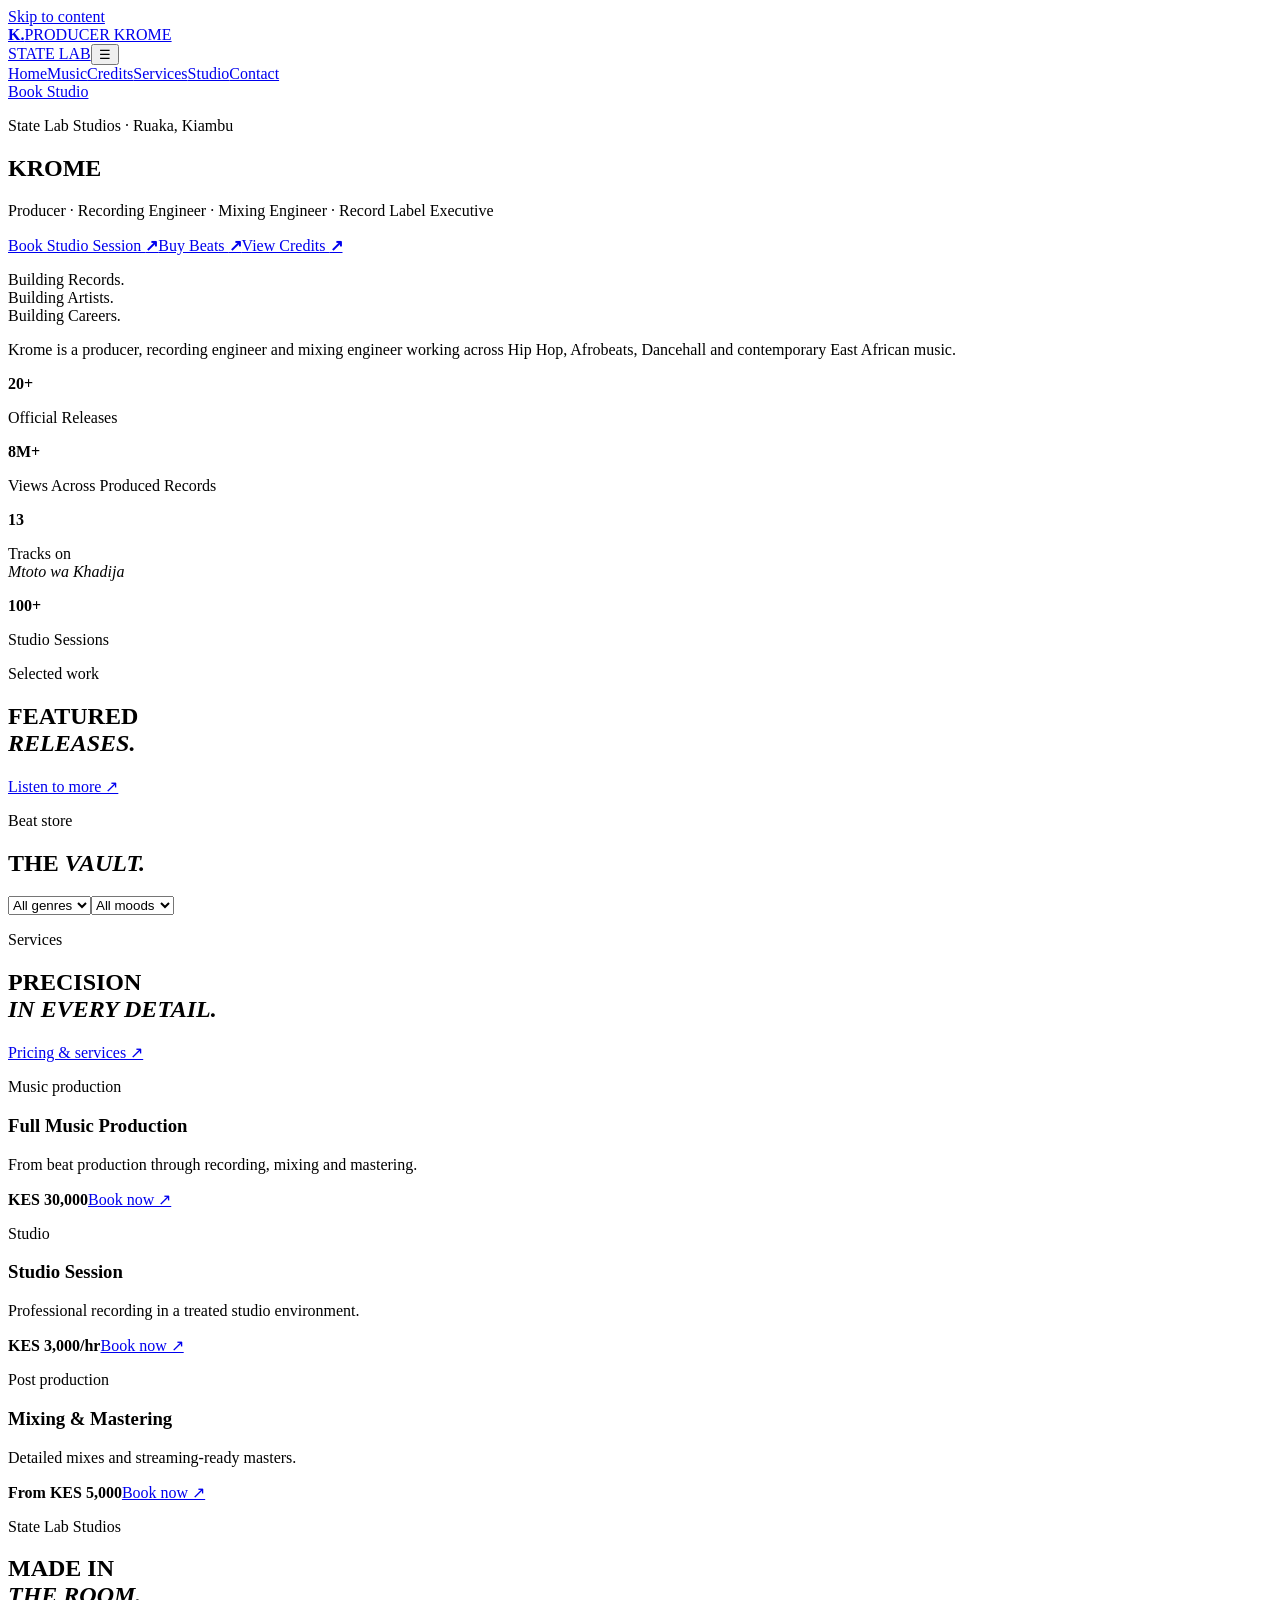
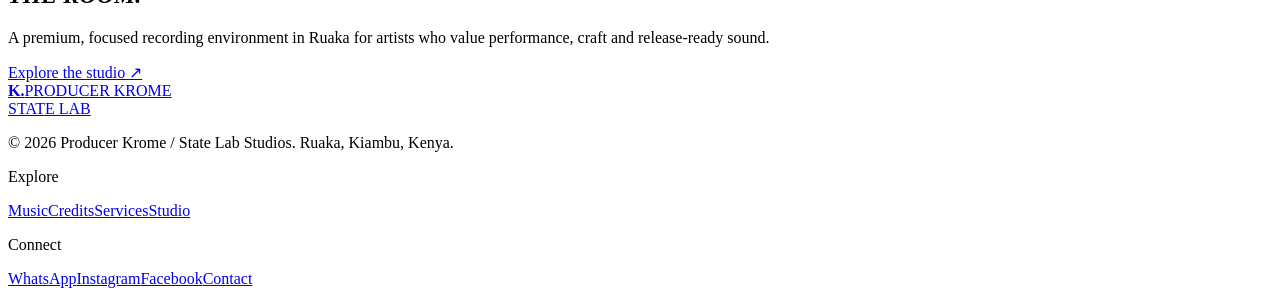
==== commit 88208bd4: "Add files via upload" ====
--- a/index.html
+++ b/index.html
@@ -1,52 +1 @@
-<!doctype html>
-<html lang="en">
-<head>
-  <meta charset="UTF-8" />
-  <meta name="viewport" content="width=device-width, initial-scale=1.0" />
-  <meta name="description" content="KROME — music producer, recording and mixing engineer based in Nairobi, Kenya." />
-  <title>KROME — State Lab Studios</title>
-  <link rel="preconnect" href="https://fonts.googleapis.com"><link rel="preconnect" href="https://fonts.gstatic.com" crossorigin>
-  <link href="https://fonts.googleapis.com/css2?family=DM+Mono:wght@400;500&family=Manrope:wght@400;500;600;700;800&family=Syne:wght@700;800&display=swap" rel="stylesheet">
-  <link rel="stylesheet" href="style.css" />
-</head>
-<body>
-  <div class="grain"></div><div class="cursor-glow"></div>
-  <header class="nav"><a class="brand" href="#top"><span class="brand-mark">K.</span><span>KROME<br>STATE LAB</span></a><nav><a href="#top">Home</a><a href="music.html">Music</a><a href="credits.html">Credits</a><a href="#services">Services</a><a href="#beats">Beat Store</a><a href="studio.html">Studio</a><a href="#about">About</a><a href="#booking">Contact</a></nav><button class="menu-btn" aria-label="Open menu">☰</button><button class="cart" onclick="toggleCart()">Bag <span id="cart-count">(0)</span></button></header>
-
-  <main id="top">
-    <section class="hero">
-      <div class="hero-light light-a"></div><div class="hero-light light-b"></div>
-      <p class="eyebrow"><span></span> State Lab Studios · Nairobi, Kenya</p>
-      <h1><em>KROME</em></h1>
-      <div class="hero-bottom"><p>Music Producer · Recording & Mixing Engineer<br>Beat Maker · Record Label Executive</p><div class="hero-actions"><a class="button primary" href="studio.html">Book studio <b>↗</b></a><a class="button ghost" href="#beats">Buy beats <b>↗</b></a><a class="button ghost work-krome" href="credits.html">View credits <b>↗</b></a></div></div>
-      <div class="scroll-hint"><i></i> Scroll to explore</div><div class="hero-orb">01<br><small>/ 04</small></div>
-    </section>
-
-    <section class="ticker"><div>MUSIC PRODUCTION <b>✦</b> RECORDING <b>✦</b> MIXING <b>✦</b> MASTERING <b>✦</b> BEAT LICENSING <b>✦</b> STATE LAB STUDIOS <b>✦</b> MUSIC PRODUCTION <b>✦</b> RECORDING <b>✦</b></div></section>
-    <section class="stats"><div><strong>50M<span>+</span></strong><p>Streams across platforms</p></div><div><strong>100<span>+</span></strong><p>Projects delivered</p></div><div><strong>20<span>+</span></strong><p>Artists, brands & partners</p></div><div><strong>10<span>+</span></strong><p>Years building sound</p></div></section>
-
-    <section class="section work" id="work"><div class="section-head"><div><p class="eyebrow">Selected music</p><h2>THE WORK<br><em>SPEAKS.</em></h2></div><a href="music.html" class="text-link">View all music <b>↗</b></a></div>
-      <div class="release-grid" id="featured-work" aria-live="polite"></div>
-    </section>
-
-    <section class="beat-store section" id="beats"><div class="section-head"><div><p class="eyebrow">Exclusive instrumentals</p><h2>THE <em>VAULT.</em></h2></div><div class="filter"><button class="active">All beats</button><button>Afrobeats</button><button>Trap</button><button>Amapiano</button></div></div>
-      <div class="beat-grid">
-        <article class="beat"><div class="beat-art art-1"><button class="play">▶</button><span>02:48</span></div><div class="wave"><i></i><i></i><i></i><i></i><i></i><i></i><i></i><i></i><i></i><i></i><i></i><i></i></div><div class="beat-copy"><div><h3>NO SIGNAL</h3><p>Afro-fusion · 104 BPM · F♯ min</p></div><strong>KES 7,500</strong></div><button class="add" onclick="addCart('No Signal')">Add to bag <b>+</b></button></article>
-        <article class="beat"><div class="beat-art art-2"><button class="play">▶</button><span>03:11</span></div><div class="wave"><i></i><i></i><i></i><i></i><i></i><i></i><i></i><i></i><i></i><i></i><i></i><i></i></div><div class="beat-copy"><div><h3>BLK COFFEE</h3><p>Amapiano · 112 BPM · A min</p></div><strong>KES 8,500</strong></div><button class="add" onclick="addCart('Blk Coffee')">Add to bag <b>+</b></button></article>
-        <article class="beat"><div class="beat-art art-3"><button class="play">▶</button><span>02:32</span></div><div class="wave"><i></i><i></i><i></i><i></i><i></i><i></i><i></i><i></i><i></i><i></i><i></i><i></i></div><div class="beat-copy"><div><h3>VANTA</h3><p>Drill · 142 BPM · C min</p></div><strong>KES 7,500</strong></div><button class="add" onclick="addCart('Vanta')">Add to bag <b>+</b></button></article>
-      </div><a class="button ghost center" href="#">Explore the beat store <b>↗</b></a>
-    </section>
-
-    <section class="services section" id="services"><p class="eyebrow">Services</p><h2>THE CRAFT.<br><em>THE DETAIL.</em></h2><div class="service-list"><article><span>01</span><h3>Music Production</h3><p>Original records built around the artist.</p><a href="#booking">Enquire <b>↗</b></a></article><article><span>02</span><h3>Beat Licensing</h3><p>Exclusive and non-exclusive instrumentals.</p><a href="#beats">Browse beats <b>↗</b></a></article><article><span>03</span><h3>Recording</h3><p>Focused vocal recording at State Lab.</p><a href="studio.html">Book session <b>↗</b></a></article><article><span>04</span><h3>Mixing</h3><p>Clear, detailed mixes that translate.</p><a href="#booking">Enquire <b>↗</b></a></article><article><span>05</span><h3>Mastering</h3><p>Final polish for every listening space.</p><a href="#booking">Enquire <b>↗</b></a></article><article><span>06</span><h3>Vocal Production</h3><p>Performance, arrangement and vocal detail.</p><a href="#booking">Enquire <b>↗</b></a></article><article><span>07</span><h3>Studio Sessions</h3><p>A practical, premium space to create.</p><a href="studio.html">See studio <b>↗</b></a></article><article><span>08</span><h3>Label Services</h3><p>Project support for growing releases.</p><a href="#booking">Enquire <b>↗</b></a></article></div></section>
-
-    <section class="building section" id="media"><div class="section-head"><div><p class="eyebrow">Media</p><h2>WATCH.<br><em>LISTEN.</em></h2></div><a href="#" class="text-link">View all media <b>↗</b></a></div><div class="build-grid"><article class="build-card upgrade"><p>Studio session · YouTube</p><h3>IN THE<br>ROOM</h3><span>Sessions and behind-the-scenes moments.</span></article><article class="build-card process"><p>Production breakdown · Video</p><h3>FROM IDEA<br>TO RECORD</h3><span>Beat-making and production process.</span></article><article class="build-card business"><p>Audio · 02:48</p><h3>NO SIGNAL<br>INSTRUMENTAL</h3><span>Beat previews, mixes and finished work.</span></article></div></section>
-
-    <section class="about section" id="about"><div class="portrait"><div class="portrait-shape">K</div><p>STATE LAB<br>STUDIOS</p></div><div class="about-copy"><p class="eyebrow">About Krome</p><h2>BUILT IN<br><em>THE ROOM.</em></h2><p class="lede">KROME is a Nairobi-based music producer, recording and mixing engineer, beat maker and record label executive. Through State Lab Studios, he works closely with artists and creative teams to make records with care, character and technical precision.</p><a class="text-link" href="#booking">Start a project <b>↗</b></a><div class="quote">“Good records come from the right room, the right people and the right attention.”</div></div></section>
-
-    <section class="booking" id="booking"><p class="eyebrow">Bookings & enquiries</p><h2>LET’S MAKE<br>THE <em>RECORD.</em></h2><form class="contact-form"><input aria-label="Your name" placeholder="YOUR NAME" required><input aria-label="Project type" placeholder="PROJECT TYPE / SERVICE"><input aria-label="Email address" type="email" placeholder="EMAIL ADDRESS" required><textarea aria-label="Tell us about your project" placeholder="TELL US ABOUT THE PROJECT"></textarea><button class="button primary" type="submit">Send enquiry <b>↗</b></button></form><p class="contact-line"><a href="mailto:hello@krome.co.ke">hello@krome.co.ke</a> &nbsp; · &nbsp; <a href="https://wa.me/254727946175" target="_blank" rel="noopener">WhatsApp 0727 946 175</a> &nbsp; · &nbsp; Nairobi, Kenya</p></section>
-  </main>
-  <footer><a class="brand" href="#top"><span class="brand-mark">K.</span><span>KROME<br>STATE LAB</span></a><div><a href="https://instagram.com/producer_krome" target="_blank" rel="noopener">Instagram</a><a href="https://www.facebook.com/MarkKromeMwita" target="_blank" rel="noopener">Facebook</a><a href="https://wa.me/254727946175" target="_blank" rel="noopener">WhatsApp</a><a href="music.html">Music</a></div><p>© 2026 KROME / State Lab Studios. Nairobi, KE.</p></footer>
-  <aside class="cart-panel" id="cart-panel"><button onclick="toggleCart()">×</button><p class="eyebrow">Your selection</p><h2>THE BAG <span id="bag-number">(0)</span></h2><div id="cart-items"><p class="empty">Your bag is empty.<br>Find your next sound in the vault.</p></div><a class="button primary checkout" href="#booking">Checkout <b>↗</b></a></aside><div id="backdrop" onclick="toggleCart()"></div>
-  <script src="script.js"></script><script src="credits.js"></script>
-</body>
-</html>
+<!doctype html><html lang="en"><head><meta charset="utf-8"><meta name="viewport" content="width=device-width,initial-scale=1"><title>Producer Krome | Music Producer & Recording Studio in Ruaka, Kenya</title><meta name="description" content="Producer Krome is a music producer, recording, mixing and mastering engineer at State Lab Studios in Ruaka, Kiambu, Kenya."><link rel="canonical" href="https://producerkrome.com/"><meta property="og:title" content="Producer Krome | State Lab Studios"><meta property="og:description" content="Music production, recording, mixing and mastering in Ruaka, Kenya."><meta property="og:type" content="website"><meta property="og:url" content="https://producerkrome.com/"><meta name="twitter:card" content="summary_large_image"><meta name="google-site-verification" content="REPLACE_WITH_GOOGLE_SEARCH_CONSOLE_TOKEN"><link rel="manifest" href="manifest.json"><link rel="icon" href="favicon.svg" type="image/svg+xml"><link rel="preconnect" href="https://fonts.googleapis.com"><link rel="preconnect" href="https://fonts.gstatic.com" crossorigin><link href="https://fonts.googleapis.com/css2?family=DM+Mono:wght@400;500&family=Manrope:wght@400;500;600;700;800&family=Syne:wght@700;800&display=swap" rel="stylesheet"><link rel="stylesheet" href="assets/site.css"><script type="application/ld+json">{"@context":"https://schema.org","@graph":[{"@type":"Person","name":"Producer Krome","jobTitle":"Music Producer and Recording Engineer","url":"https://producerkrome.com/","sameAs":["https://www.instagram.com/producer_krome","https://facebook.com/ProducerKrome"]},{"@type":"LocalBusiness","name":"State Lab Studios","url":"https://producerkrome.com/","telephone":"+254727946175","address":{"@type":"PostalAddress","addressLocality":"Ruaka","addressRegion":"Kiambu County","addressCountry":"KE"},"openingHours":"Mo-Sa 09:00-20:00","sameAs":["https://www.instagram.com/producer_krome","https://facebook.com/ProducerKrome"]},{"@type":"WebSite","name":"Producer Krome","url":"https://producerkrome.com/","potentialAction":{"@type":"SearchAction","target":"https://producerkrome.com/credits.html?search={search_term_string}","query-input":"required name=search_term_string"}}]}</script><!-- Google Analytics: replace G-XXXXXXXXXX with production GA4 ID --></head><body><a class="skip" href="#main">Skip to content</a><div class="grain"></div><header class="site-nav"><a class="logo" href="index.html" aria-label="Producer Krome - State Lab Studios"><b>K.</b><span>PRODUCER KROME<br>STATE LAB</span></a><button class="menu-toggle" aria-label="Open menu" aria-expanded="false">☰</button><nav class="menu" aria-label="Main navigation"><a aria-current="page" href="index.html">Home</a><a href="music.html">Music</a><a href="credits.html">Credits</a><a href="services.html">Services</a><a href="studio.html">Studio</a><a href="contact.html">Contact</a></nav><a class="nav-cta" href="contact.html?subject=Studio%20booking">Book Studio</a></header><main id="main"><section class="hero"><div class="hero-copy"><p class="eyebrow">State Lab Studios · Ruaka, Kiambu</p><h1>KROME</h1><p>Producer · Recording Engineer · Mixing Engineer · Record Label Executive</p><div class="actions"><a class="button" href="contact.html?subject=Studio%20booking">Book Studio Session <b>↗</b></a><a class="button ghost" href="services.html#beats">Buy Beats <b>↗</b></a><a class="button ghost" href="credits.html">View Credits <b>↗</b></a></div></div></section><section class="intro"><div class="container reveal"><p>Building Records.<br>Building Artists.<br>Building Careers.</p><p class="muted">Krome is a producer, recording engineer and mixing engineer working across Hip Hop, Afrobeats, Dancehall and contemporary East African music.</p></div></section><section class="stats container reveal" aria-label="Career statistics"><article class="stat"><strong>20<span>+</span></strong><p>Official Releases</p></article><article class="stat"><strong>8M<span>+</span></strong><p>Views Across Produced Records</p></article><article class="stat"><strong>13</strong><p>Tracks on<br><em>Mtoto wa Khadija</em></p></article><article class="stat"><strong>100<span>+</span></strong><p>Studio Sessions</p></article></section><section class="section container"><div class="section-head"><div><p class="eyebrow">Selected work</p><h2>FEATURED<br><em>RELEASES.</em></h2></div><a class="text-link" href="music.html">Listen to more ↗</a></div><div class="release-grid reveal" id="featured"></div></section><section class="section beats"><div class="container"><div class="section-head"><div><p class="eyebrow">Beat store</p><h2>THE <em>VAULT.</em></h2></div><div class="filters"><select id="beat-genre" aria-label="Filter beats by genre"><option value="">All genres</option><option>Afrobeats</option><option>Amapiano</option><option>Trap</option></select><select id="beat-mood" aria-label="Filter beats by mood"><option value="">All moods</option><option>Late Night</option><option>Warm</option><option>Dark</option></select></div></div><div class="release-grid" id="beat-grid"></div></div></section><section class="section services"><div class="container"><div class="section-head"><div><p class="eyebrow">Services</p><h2>PRECISION<br><em>IN EVERY DETAIL.</em></h2></div><a class="text-link" href="services.html">Pricing & services ↗</a></div><div class="pricing-grid"><article class="price-card"><p class="eyebrow">Music production</p><h3>Full Music Production</h3><p class="muted">From beat production through recording, mixing and mastering.</p><strong class="price">KES 30,000</strong><a class="button small" href="contact.html?subject=Full%20Music%20Production">Book now ↗</a></article><article class="price-card"><p class="eyebrow">Studio</p><h3>Studio Session</h3><p class="muted">Professional recording in a treated studio environment.</p><strong class="price">KES 3,000/hr</strong><a class="button small" href="contact.html?subject=Studio%20booking">Book now ↗</a></article><article class="price-card"><p class="eyebrow">Post production</p><h3>Mixing & Mastering</h3><p class="muted">Detailed mixes and streaming-ready masters.</p><strong class="price">From KES 5,000</strong><a class="button small" href="contact.html?subject=Mixing%20and%20mastering">Book now ↗</a></article></div></div></section><section class="section container story"><div class="studio-photo" role="img" aria-label="Professional recording studio at State Lab Studios"></div><div><p class="eyebrow">State Lab Studios</p><h2>MADE IN<br><em>THE ROOM.</em></h2><p class="lede">A premium, focused recording environment in Ruaka for artists who value performance, craft and release-ready sound.</p><a class="button ghost" href="studio.html">Explore the studio ↗</a></div></section></main><footer class="footer"><div><a class="logo" href="index.html"><b>K.</b><span>PRODUCER KROME<br>STATE LAB</span></a><p>© 2026 Producer Krome / State Lab Studios. Ruaka, Kiambu, Kenya.</p></div><div><p class="eyebrow">Explore</p><a href="music.html">Music</a><a href="credits.html">Credits</a><a href="services.html">Services</a><a href="studio.html">Studio</a></div><div><p class="eyebrow">Connect</p><a href="https://wa.me/254727946175">WhatsApp</a><a href="https://www.instagram.com/producer_krome">Instagram</a><a href="https://facebook.com/ProducerKrome">Facebook</a><a href="contact.html">Contact</a></div></footer><script src="assets/data.js" defer></script><script src="assets/app.js" defer></script></body></html>
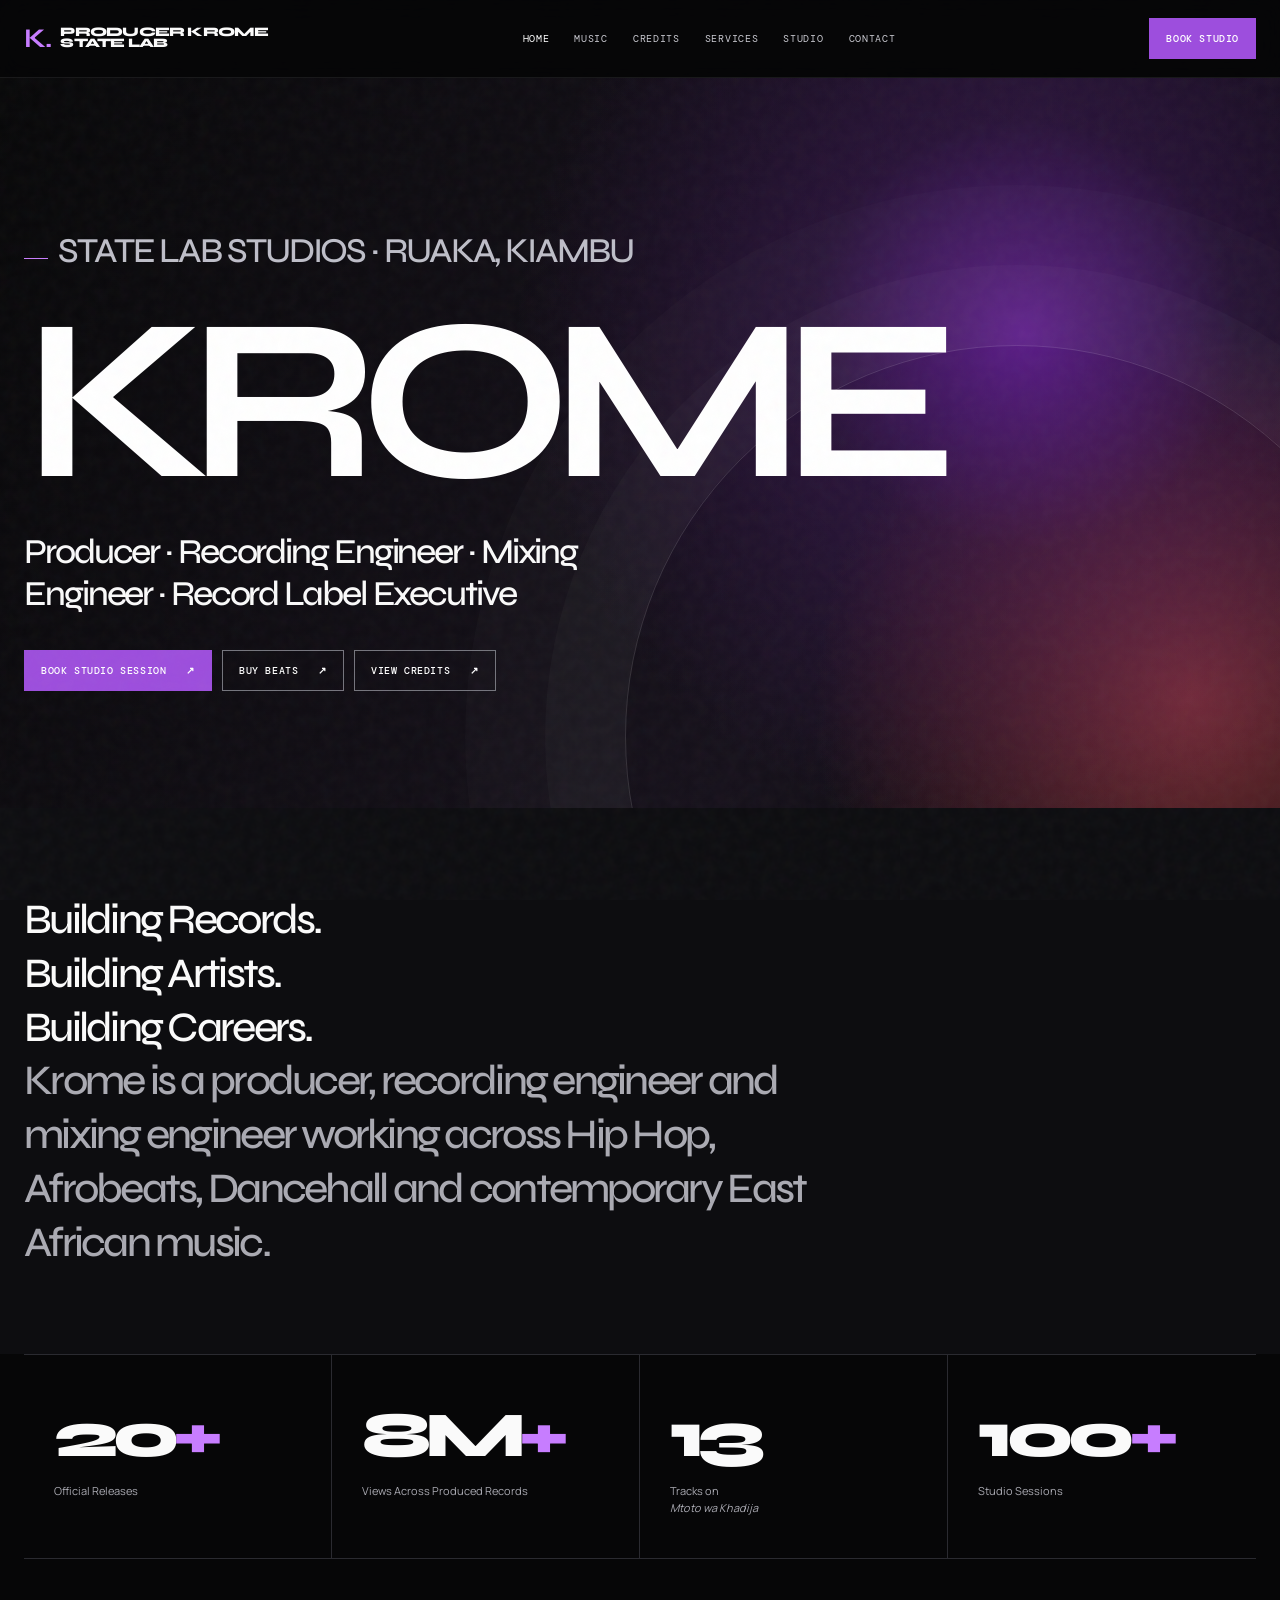
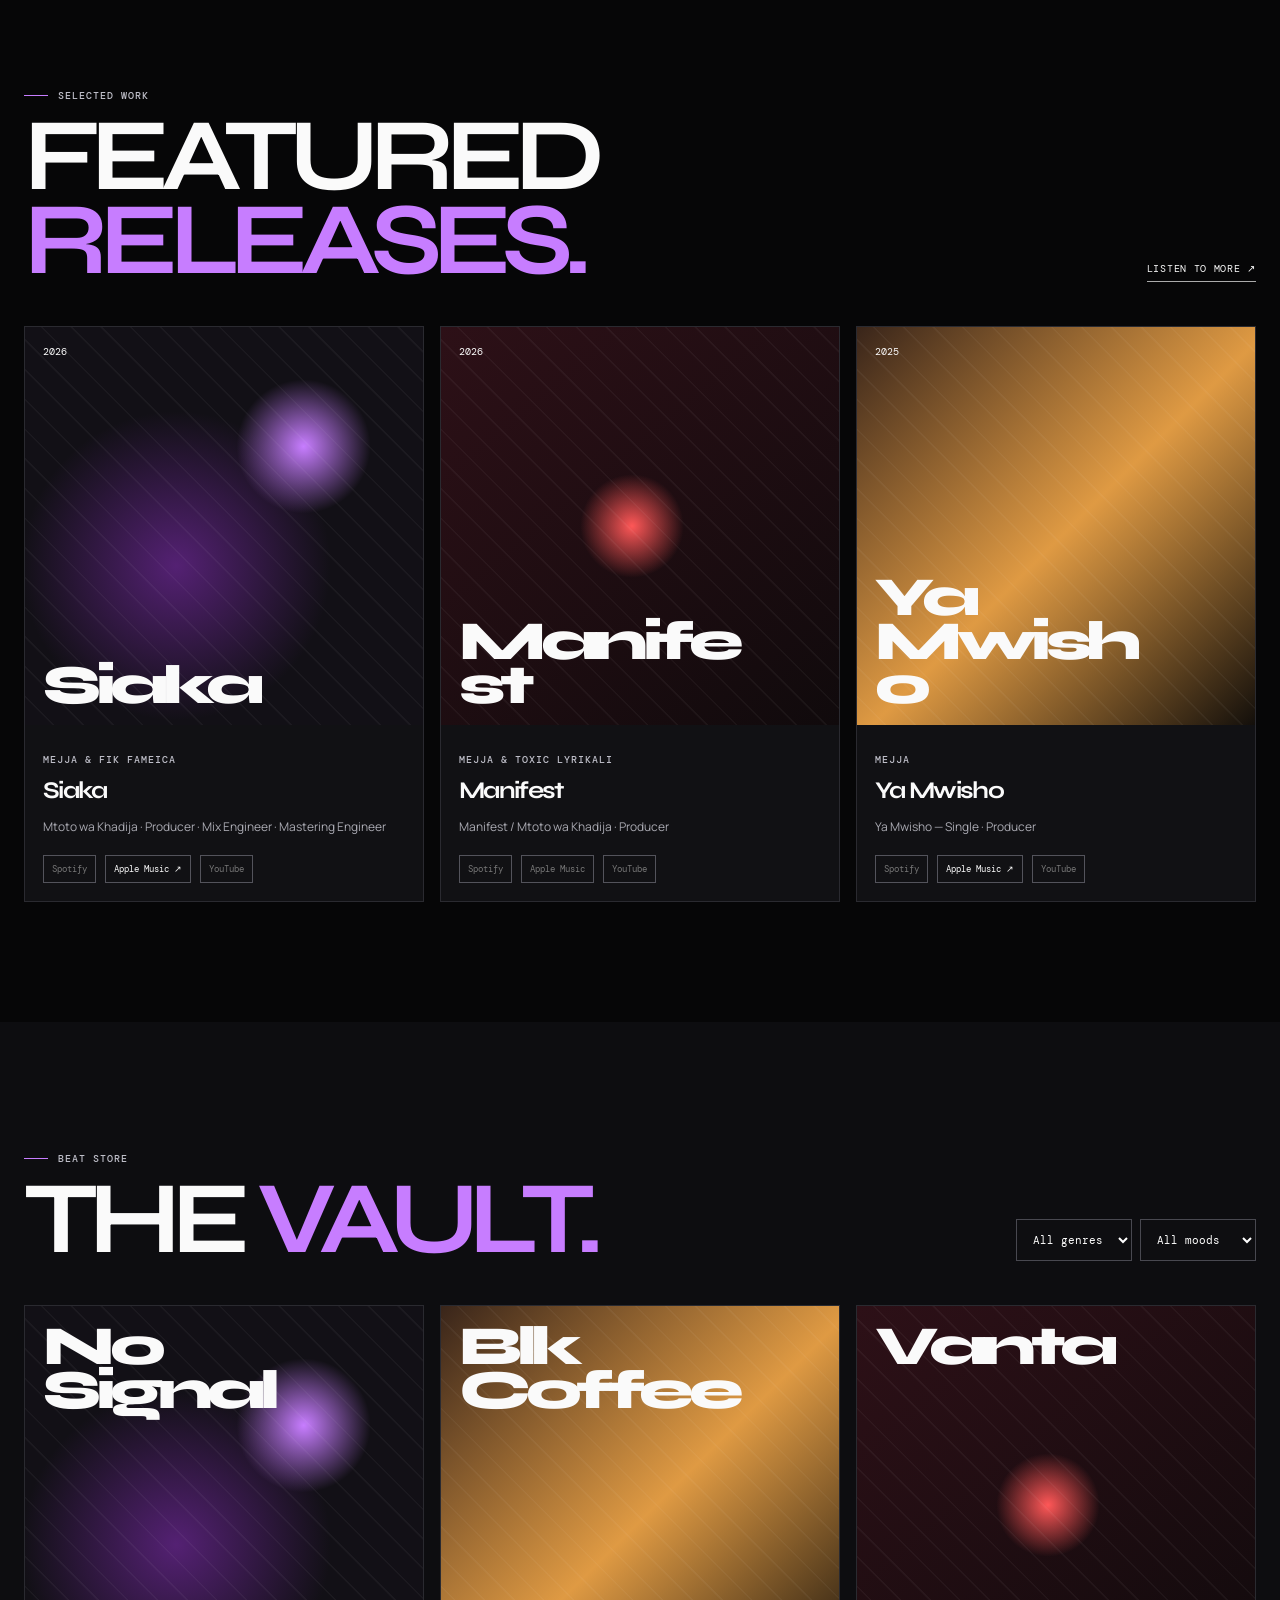
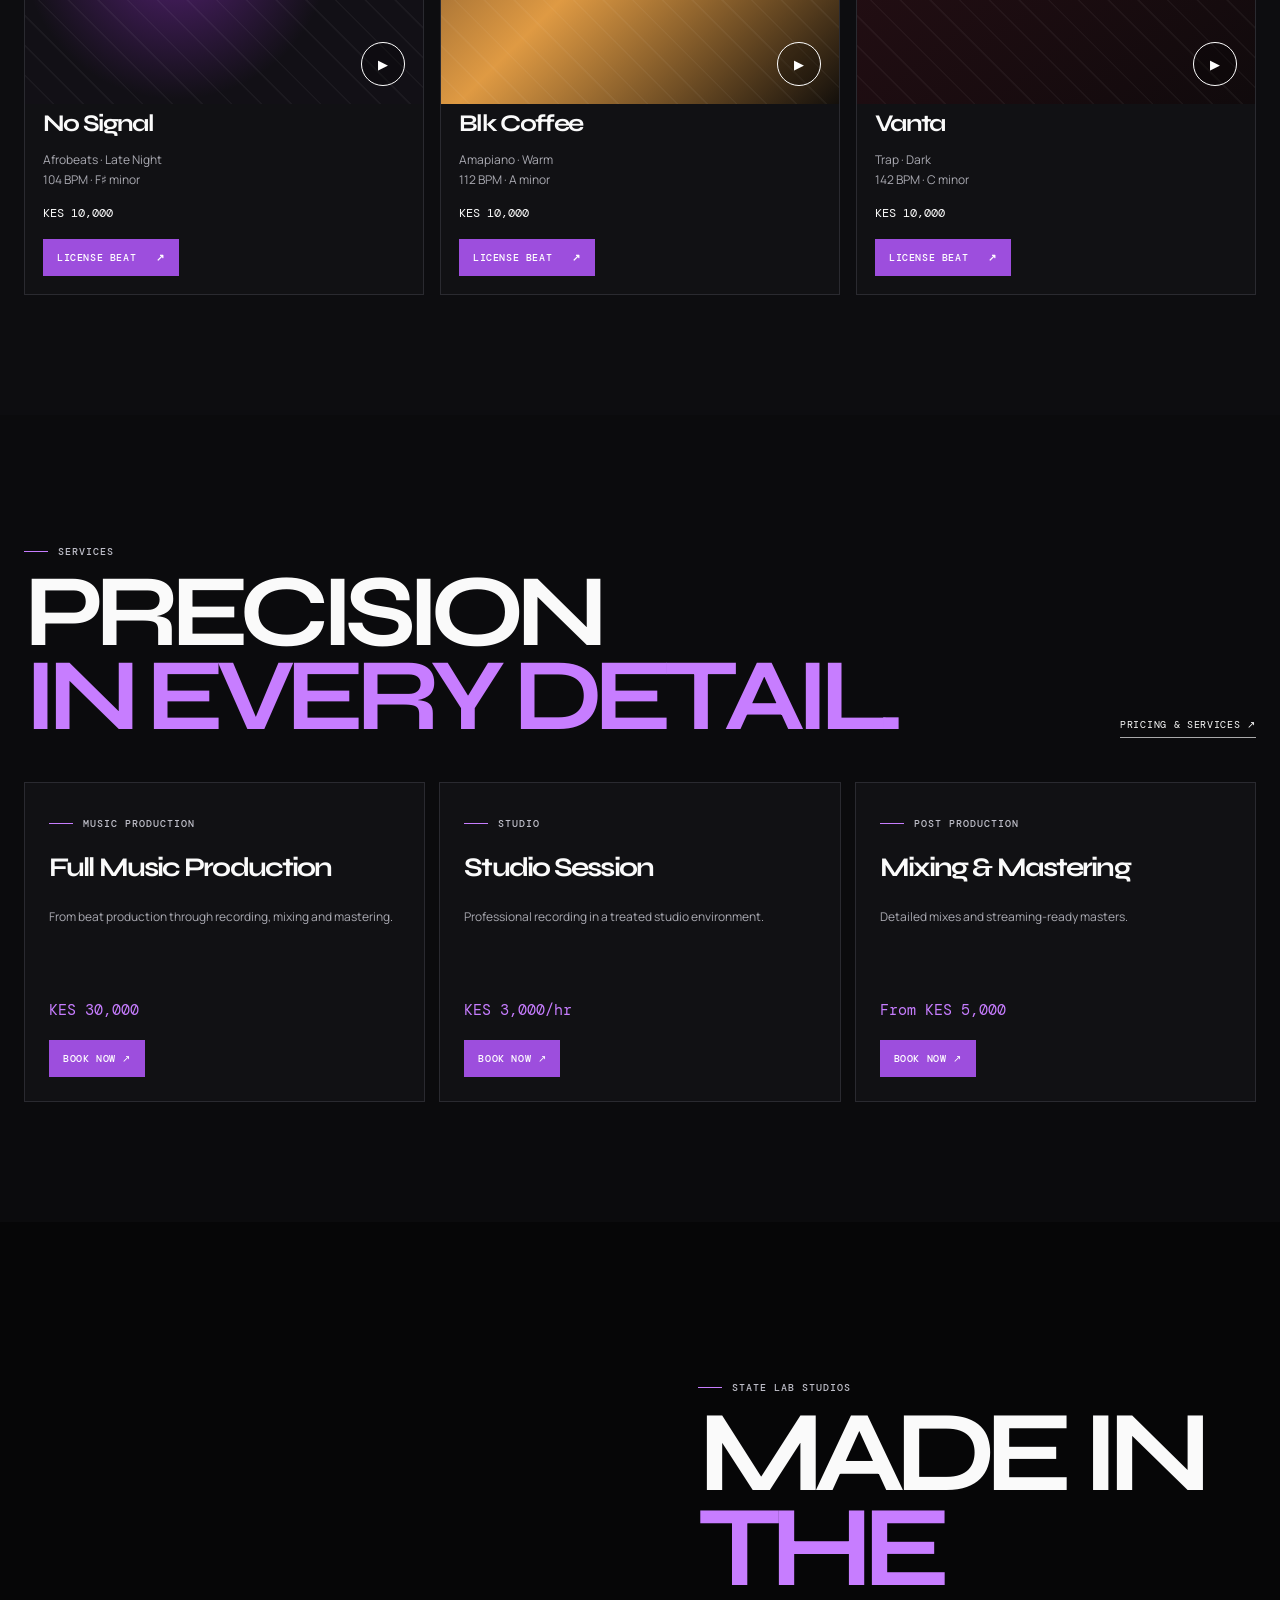
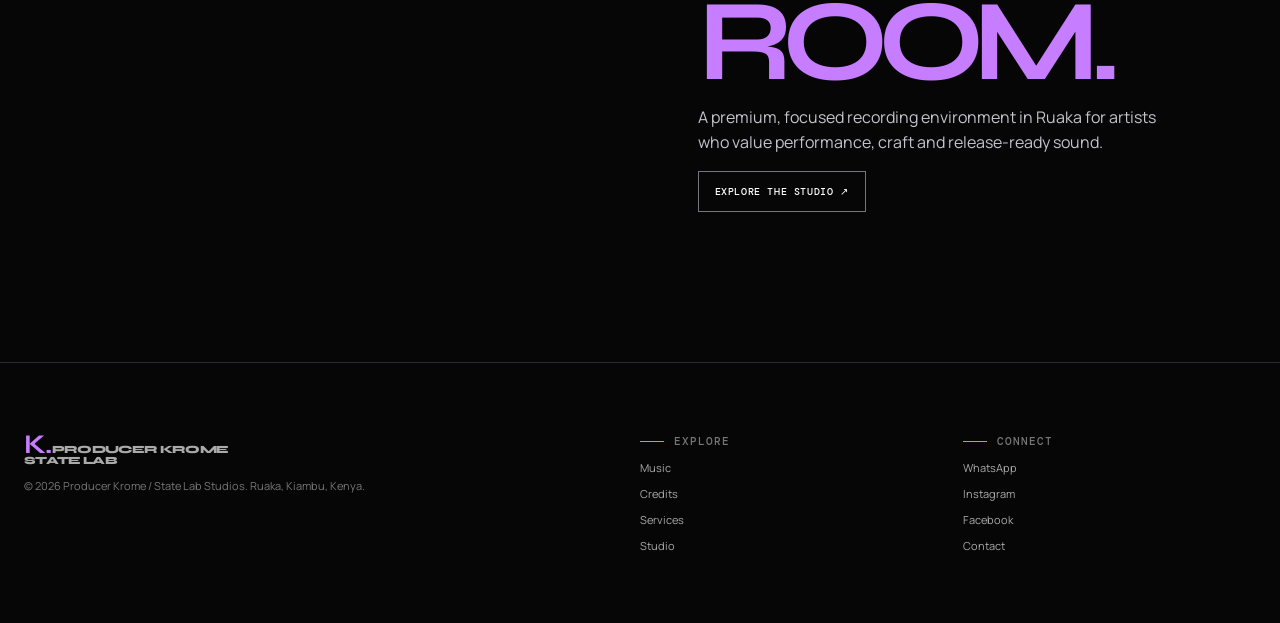
==== commit 08b721fe: "Update index.html" ====
--- a/index.html
+++ b/index.html
@@ -1 +1 @@
-<!doctype html><html lang="en"><head><meta charset="utf-8"><meta name="viewport" content="width=device-width,initial-scale=1"><title>Producer Krome | Music Producer & Recording Studio in Ruaka, Kenya</title><meta name="description" content="Producer Krome is a music producer, recording, mixing and mastering engineer at State Lab Studios in Ruaka, Kiambu, Kenya."><link rel="canonical" href="https://producerkrome.com/"><meta property="og:title" content="Producer Krome | State Lab Studios"><meta property="og:description" content="Music production, recording, mixing and mastering in Ruaka, Kenya."><meta property="og:type" content="website"><meta property="og:url" content="https://producerkrome.com/"><meta name="twitter:card" content="summary_large_image"><meta name="google-site-verification" content="REPLACE_WITH_GOOGLE_SEARCH_CONSOLE_TOKEN"><link rel="manifest" href="manifest.json"><link rel="icon" href="favicon.svg" type="image/svg+xml"><link rel="preconnect" href="https://fonts.googleapis.com"><link rel="preconnect" href="https://fonts.gstatic.com" crossorigin><link href="https://fonts.googleapis.com/css2?family=DM+Mono:wght@400;500&family=Manrope:wght@400;500;600;700;800&family=Syne:wght@700;800&display=swap" rel="stylesheet"><link rel="stylesheet" href="assets/site.css"><script type="application/ld+json">{"@context":"https://schema.org","@graph":[{"@type":"Person","name":"Producer Krome","jobTitle":"Music Producer and Recording Engineer","url":"https://producerkrome.com/","sameAs":["https://www.instagram.com/producer_krome","https://facebook.com/ProducerKrome"]},{"@type":"LocalBusiness","name":"State Lab Studios","url":"https://producerkrome.com/","telephone":"+254727946175","address":{"@type":"PostalAddress","addressLocality":"Ruaka","addressRegion":"Kiambu County","addressCountry":"KE"},"openingHours":"Mo-Sa 09:00-20:00","sameAs":["https://www.instagram.com/producer_krome","https://facebook.com/ProducerKrome"]},{"@type":"WebSite","name":"Producer Krome","url":"https://producerkrome.com/","potentialAction":{"@type":"SearchAction","target":"https://producerkrome.com/credits.html?search={search_term_string}","query-input":"required name=search_term_string"}}]}</script><!-- Google Analytics: replace G-XXXXXXXXXX with production GA4 ID --></head><body><a class="skip" href="#main">Skip to content</a><div class="grain"></div><header class="site-nav"><a class="logo" href="index.html" aria-label="Producer Krome - State Lab Studios"><b>K.</b><span>PRODUCER KROME<br>STATE LAB</span></a><button class="menu-toggle" aria-label="Open menu" aria-expanded="false">☰</button><nav class="menu" aria-label="Main navigation"><a aria-current="page" href="index.html">Home</a><a href="music.html">Music</a><a href="credits.html">Credits</a><a href="services.html">Services</a><a href="studio.html">Studio</a><a href="contact.html">Contact</a></nav><a class="nav-cta" href="contact.html?subject=Studio%20booking">Book Studio</a></header><main id="main"><section class="hero"><div class="hero-copy"><p class="eyebrow">State Lab Studios · Ruaka, Kiambu</p><h1>KROME</h1><p>Producer · Recording Engineer · Mixing Engineer · Record Label Executive</p><div class="actions"><a class="button" href="contact.html?subject=Studio%20booking">Book Studio Session <b>↗</b></a><a class="button ghost" href="services.html#beats">Buy Beats <b>↗</b></a><a class="button ghost" href="credits.html">View Credits <b>↗</b></a></div></div></section><section class="intro"><div class="container reveal"><p>Building Records.<br>Building Artists.<br>Building Careers.</p><p class="muted">Krome is a producer, recording engineer and mixing engineer working across Hip Hop, Afrobeats, Dancehall and contemporary East African music.</p></div></section><section class="stats container reveal" aria-label="Career statistics"><article class="stat"><strong>20<span>+</span></strong><p>Official Releases</p></article><article class="stat"><strong>8M<span>+</span></strong><p>Views Across Produced Records</p></article><article class="stat"><strong>13</strong><p>Tracks on<br><em>Mtoto wa Khadija</em></p></article><article class="stat"><strong>100<span>+</span></strong><p>Studio Sessions</p></article></section><section class="section container"><div class="section-head"><div><p class="eyebrow">Selected work</p><h2>FEATURED<br><em>RELEASES.</em></h2></div><a class="text-link" href="music.html">Listen to more ↗</a></div><div class="release-grid reveal" id="featured"></div></section><section class="section beats"><div class="container"><div class="section-head"><div><p class="eyebrow">Beat store</p><h2>THE <em>VAULT.</em></h2></div><div class="filters"><select id="beat-genre" aria-label="Filter beats by genre"><option value="">All genres</option><option>Afrobeats</option><option>Amapiano</option><option>Trap</option></select><select id="beat-mood" aria-label="Filter beats by mood"><option value="">All moods</option><option>Late Night</option><option>Warm</option><option>Dark</option></select></div></div><div class="release-grid" id="beat-grid"></div></div></section><section class="section services"><div class="container"><div class="section-head"><div><p class="eyebrow">Services</p><h2>PRECISION<br><em>IN EVERY DETAIL.</em></h2></div><a class="text-link" href="services.html">Pricing & services ↗</a></div><div class="pricing-grid"><article class="price-card"><p class="eyebrow">Music production</p><h3>Full Music Production</h3><p class="muted">From beat production through recording, mixing and mastering.</p><strong class="price">KES 30,000</strong><a class="button small" href="contact.html?subject=Full%20Music%20Production">Book now ↗</a></article><article class="price-card"><p class="eyebrow">Studio</p><h3>Studio Session</h3><p class="muted">Professional recording in a treated studio environment.</p><strong class="price">KES 3,000/hr</strong><a class="button small" href="contact.html?subject=Studio%20booking">Book now ↗</a></article><article class="price-card"><p class="eyebrow">Post production</p><h3>Mixing & Mastering</h3><p class="muted">Detailed mixes and streaming-ready masters.</p><strong class="price">From KES 5,000</strong><a class="button small" href="contact.html?subject=Mixing%20and%20mastering">Book now ↗</a></article></div></div></section><section class="section container story"><div class="studio-photo" role="img" aria-label="Professional recording studio at State Lab Studios"></div><div><p class="eyebrow">State Lab Studios</p><h2>MADE IN<br><em>THE ROOM.</em></h2><p class="lede">A premium, focused recording environment in Ruaka for artists who value performance, craft and release-ready sound.</p><a class="button ghost" href="studio.html">Explore the studio ↗</a></div></section></main><footer class="footer"><div><a class="logo" href="index.html"><b>K.</b><span>PRODUCER KROME<br>STATE LAB</span></a><p>© 2026 Producer Krome / State Lab Studios. Ruaka, Kiambu, Kenya.</p></div><div><p class="eyebrow">Explore</p><a href="music.html">Music</a><a href="credits.html">Credits</a><a href="services.html">Services</a><a href="studio.html">Studio</a></div><div><p class="eyebrow">Connect</p><a href="https://wa.me/254727946175">WhatsApp</a><a href="https://www.instagram.com/producer_krome">Instagram</a><a href="https://facebook.com/ProducerKrome">Facebook</a><a href="contact.html">Contact</a></div></footer><script src="assets/data.js" defer></script><script src="assets/app.js" defer></script></body></html>
+<!doctype html><html lang="en"><head><meta charset="utf-8"><meta name="viewport" content="width=device-width,initial-scale=1"><title>Producer Krome | Music Producer & Recording Studio in Ruaka, Kenya</title><meta name="description" content="Producer Krome is a music producer, recording, mixing and mastering engineer at State Lab Studios in Ruaka, Kiambu, Kenya."><link rel="canonical" href="https://producerkrome.com/"><meta property="og:title" content="Producer Krome | State Lab Studios"><meta property="og:description" content="Music production, recording, mixing and mastering in Ruaka, Kenya."><meta property="og:type" content="website"><meta property="og:url" content="https://producerkrome.com/"><meta name="twitter:card" content="summary_large_image"><meta<meta name="google-site-verification" content="oejb62QcmJYxbGrzeeP3k4FUukJUIwgXLUBfVS_8c1s"><link rel="manifest" href="manifest.json"><link rel="icon" href="favicon.svg" type="image/svg+xml"><link rel="preconnect" href="https://fonts.googleapis.com"><link rel="preconnect" href="https://fonts.gstatic.com" crossorigin><link href="https://fonts.googleapis.com/css2?family=DM+Mono:wght@400;500&family=Manrope:wght@400;500;600;700;800&family=Syne:wght@700;800&display=swap" rel="stylesheet"><link rel="stylesheet" href="assets/site.css"><script type="application/ld+json">{"@context":"https://schema.org","@graph":[{"@type":"Person","name":"Producer Krome","jobTitle":"Music Producer and Recording Engineer","url":"https://producerkrome.com/","sameAs":["https://www.instagram.com/producer_krome","https://facebook.com/ProducerKrome"]},{"@type":"LocalBusiness","name":"State Lab Studios","url":"https://producerkrome.com/","telephone":"+254727946175","address":{"@type":"PostalAddress","addressLocality":"Ruaka","addressRegion":"Kiambu County","addressCountry":"KE"},"openingHours":"Mo-Sa 09:00-20:00","sameAs":["https://www.instagram.com/producer_krome","https://facebook.com/ProducerKrome"]},{"@type":"WebSite","name":"Producer Krome","url":"https://producerkrome.com/","potentialAction":{"@type":"SearchAction","target":"https://producerkrome.com/credits.html?search={search_term_string}","query-input":"required name=search_term_string"}}]}</script><!-- Google Analytics: replace G-XXXXXXXXXX with production GA4 ID --></head><body><a class="skip" href="#main">Skip to content</a><div class="grain"></div><header class="site-nav"><a class="logo" href="index.html" aria-label="Producer Krome - State Lab Studios"><b>K.</b><span>PRODUCER KROME<br>STATE LAB</span></a><button class="menu-toggle" aria-label="Open menu" aria-expanded="false">☰</button><nav class="menu" aria-label="Main navigation"><a aria-current="page" href="index.html">Home</a><a href="music.html">Music</a><a href="credits.html">Credits</a><a href="services.html">Services</a><a href="studio.html">Studio</a><a href="contact.html">Contact</a></nav><a class="nav-cta" href="contact.html?subject=Studio%20booking">Book Studio</a></header><main id="main"><section class="hero"><div class="hero-copy"><p class="eyebrow">State Lab Studios · Ruaka, Kiambu</p><h1>KROME</h1><p>Producer · Recording Engineer · Mixing Engineer · Record Label Executive</p><div class="actions"><a class="button" href="contact.html?subject=Studio%20booking">Book Studio Session <b>↗</b></a><a class="button ghost" href="services.html#beats">Buy Beats <b>↗</b></a><a class="button ghost" href="credits.html">View Credits <b>↗</b></a></div></div></section><section class="intro"><div class="container reveal"><p>Building Records.<br>Building Artists.<br>Building Careers.</p><p class="muted">Krome is a producer, recording engineer and mixing engineer working across Hip Hop, Afrobeats, Dancehall and contemporary East African music.</p></div></section><section class="stats container reveal" aria-label="Career statistics"><article class="stat"><strong>20<span>+</span></strong><p>Official Releases</p></article><article class="stat"><strong>8M<span>+</span></strong><p>Views Across Produced Records</p></article><article class="stat"><strong>13</strong><p>Tracks on<br><em>Mtoto wa Khadija</em></p></article><article class="stat"><strong>100<span>+</span></strong><p>Studio Sessions</p></article></section><section class="section container"><div class="section-head"><div><p class="eyebrow">Selected work</p><h2>FEATURED<br><em>RELEASES.</em></h2></div><a class="text-link" href="music.html">Listen to more ↗</a></div><div class="release-grid reveal" id="featured"></div></section><section class="section beats"><div class="container"><div class="section-head"><div><p class="eyebrow">Beat store</p><h2>THE <em>VAULT.</em></h2></div><div class="filters"><select id="beat-genre" aria-label="Filter beats by genre"><option value="">All genres</option><option>Afrobeats</option><option>Amapiano</option><option>Trap</option></select><select id="beat-mood" aria-label="Filter beats by mood"><option value="">All moods</option><option>Late Night</option><option>Warm</option><option>Dark</option></select></div></div><div class="release-grid" id="beat-grid"></div></div></section><section class="section services"><div class="container"><div class="section-head"><div><p class="eyebrow">Services</p><h2>PRECISION<br><em>IN EVERY DETAIL.</em></h2></div><a class="text-link" href="services.html">Pricing & services ↗</a></div><div class="pricing-grid"><article class="price-card"><p class="eyebrow">Music production</p><h3>Full Music Production</h3><p class="muted">From beat production through recording, mixing and mastering.</p><strong class="price">KES 30,000</strong><a class="button small" href="contact.html?subject=Full%20Music%20Production">Book now ↗</a></article><article class="price-card"><p class="eyebrow">Studio</p><h3>Studio Session</h3><p class="muted">Professional recording in a treated studio environment.</p><strong class="price">KES 3,000/hr</strong><a class="button small" href="contact.html?subject=Studio%20booking">Book now ↗</a></article><article class="price-card"><p class="eyebrow">Post production</p><h3>Mixing & Mastering</h3><p class="muted">Detailed mixes and streaming-ready masters.</p><strong class="price">From KES 5,000</strong><a class="button small" href="contact.html?subject=Mixing%20and%20mastering">Book now ↗</a></article></div></div></section><section class="section container story"><div class="studio-photo" role="img" aria-label="Professional recording studio at State Lab Studios"></div><div><p class="eyebrow">State Lab Studios</p><h2>MADE IN<br><em>THE ROOM.</em></h2><p class="lede">A premium, focused recording environment in Ruaka for artists who value performance, craft and release-ready sound.</p><a class="button ghost" href="studio.html">Explore the studio ↗</a></div></section></main><footer class="footer"><div><a class="logo" href="index.html"><b>K.</b><span>PRODUCER KROME<br>STATE LAB</span></a><p>© 2026 Producer Krome / State Lab Studios. Ruaka, Kiambu, Kenya.</p></div><div><p class="eyebrow">Explore</p><a href="music.html">Music</a><a href="credits.html">Credits</a><a href="services.html">Services</a><a href="studio.html">Studio</a></div><div><p class="eyebrow">Connect</p><a href="https://wa.me/254727946175">WhatsApp</a><a href="https://www.instagram.com/producer_krome">Instagram</a><a href="https://facebook.com/ProducerKrome">Facebook</a><a href="contact.html">Contact</a></div></footer><script src="assets/data.js" defer></script><script src="assets/app.js" defer></script></body></html>
--- a/assets/site.css
+++ b/assets/site.css
@@ -0,0 +1 @@
+:root{--bg:#060607;--surface:#111114;--line:#2a2a30;--text:#fafafa;--muted:#aaaab2;--purple:#9d4edd;--purple2:#c77dff;--max:1240px}*{box-sizing:border-box}html{scroll-behavior:smooth}body{margin:0;background:var(--bg);color:var(--text);font:15px/1.55 Manrope,Arial,sans-serif}.grain{pointer-events:none;position:fixed;inset:0;opacity:.15;z-index:5;background-image:url("data:image/svg+xml,%3Csvg viewBox='0 0 100 100' xmlns='http://www.w3.org/2000/svg'%3E%3Cfilter id='n'%3E%3CfeTurbulence type='fractalNoise' baseFrequency='.8' numOctaves='3'/%3E%3C/filter%3E%3Crect width='100%25' height='100%25' filter='url(%23n)' opacity='.25'/%3E%3C/svg%3E")}.skip{position:fixed;z-index:99;top:0;left:15px;transform:translateY(-120%);background:#fff;color:#000;padding:10px}.skip:focus{transform:translateY(0)}a{color:inherit}a:focus-visible,button:focus-visible,input:focus-visible,select:focus-visible,textarea:focus-visible{outline:2px solid var(--purple2);outline-offset:3px}.site-nav{height:78px;position:sticky;top:0;z-index:20;display:flex;align-items:center;justify-content:space-between;padding:0 max(24px,calc((100vw - var(--max))/2));background:rgba(6,6,7,.88);backdrop-filter:blur(14px);border-bottom:1px solid rgba(255,255,255,.08)}.logo{font:800 13px/.9 Syne;letter-spacing:-.06em;text-decoration:none;display:flex;align-items:center;gap:9px}.logo b{font-size:27px;color:var(--purple2)}.menu{display:flex;align-items:center;gap:25px}.menu a{text-decoration:none;color:#c9c9d0;font:10px 'DM Mono';text-transform:uppercase;letter-spacing:.7px}.menu a:hover,.menu a[aria-current=page]{color:#fff}.nav-cta,.button{display:inline-flex;align-items:center;justify-content:space-between;gap:20px;padding:13px 16px;border:1px solid var(--purple);background:var(--purple);color:#fff;text-decoration:none;font:500 10px 'DM Mono';text-transform:uppercase;letter-spacing:.6px}.button:hover,.nav-cta:hover{background:#fff;border-color:#fff;color:#080808}.menu-toggle{display:none;background:none;color:#fff;border:0;font-size:22px}.container{width:min(var(--max),calc(100% - 48px));margin:auto}.hero{min-height:730px;display:grid;align-content:center;padding:90px max(24px,calc((100vw - var(--max))/2));position:relative;overflow:hidden;background:radial-gradient(circle at 80% 35%,#5c1d89 0%,rgba(92,29,137,.28) 19%,transparent 45%),radial-gradient(circle at 93% 85%,#742b32 0%,transparent 28%),linear-gradient(115deg,#080809,#16111b 65%,#070708)}.hero:after{content:"";position:absolute;right:-10vw;bottom:-25vw;width:61vw;height:61vw;border:1px solid rgba(255,255,255,.14);border-radius:50%;box-shadow:0 0 0 80px rgba(255,255,255,.025),0 0 0 160px rgba(255,255,255,.015)}.eyebrow,.kicker{font:500 10px 'DM Mono';text-transform:uppercase;letter-spacing:1px;color:#bebec8}.eyebrow:before{content:"";display:inline-block;border-top:1px solid var(--purple2);width:24px;margin:0 10px 3px 0}.hero h1,h1,h2{font-family:Syne,sans-serif;letter-spacing:-.09em;line-height:.82}.hero h1{font-size:clamp(100px,18vw,245px);margin:30px 0;color:#fff}.hero h1 em,h2 em{font-style:normal;color:var(--purple2)}.hero-copy{position:relative;z-index:1;max-width:670px}.hero-copy>p{font:500 clamp(20px,3vw,35px)/1.2 Syne;letter-spacing:-.06em}.actions{display:flex;flex-wrap:wrap;gap:10px;margin-top:34px}.button.ghost{background:transparent;border-color:#75757d}.button.small{margin-top:18px;padding:11px 13px;display:flex;width:max-content}.section{padding:120px 0}.intro{padding:85px 0;background:#0d0d10}.intro p{max-width:850px;font:500 clamp(22px,3.3vw,42px)/1.28 Syne;letter-spacing:-.065em;margin:0}.stats{display:grid;grid-template-columns:repeat(4,1fr);border-block:1px solid var(--line)}.stat{padding:42px 30px;border-right:1px solid var(--line)}.stat:last-child{border:0}.stat strong{font:800 clamp(38px,5vw,68px) Syne;letter-spacing:-.1em}.stat strong span{color:var(--purple2)}.stat p{margin:8px 0 0;color:var(--muted);font-size:11px}.section-head{display:flex;justify-content:space-between;align-items:end;margin-bottom:44px}.section-head h2{font-size:clamp(55px,8vw,110px);margin:12px 0 0}.text-link{font:10px 'DM Mono';text-transform:uppercase;letter-spacing:.7px;text-decoration:none;border-bottom:1px solid #aaa;padding-bottom:6px}.release-grid,.music-grid,.credits-grid{display:grid;grid-template-columns:repeat(3,1fr);gap:16px}.release-card,.music-card,.credit-card,.beat-card{background:var(--surface);border:1px solid var(--line);transition:transform .25s,border-color .25s}.release-card:hover,.music-card:hover,.credit-card:hover,.beat-card:hover{transform:translateY(-5px);border-color:var(--purple)}.cover{aspect-ratio:1;position:relative;display:flex;flex-direction:column;justify-content:space-between;padding:18px;overflow:hidden}.cover:after{content:"";position:absolute;inset:0;background:repeating-linear-gradient(45deg,transparent 0 19px,rgba(255,255,255,.045) 20px 21px)}.cover>*{position:relative;z-index:1}.cover span{font:10px 'DM Mono'}.cover b{font:800 clamp(30px,5vw,55px)/.8 Syne;letter-spacing:-.1em;max-width:85%;word-break:break-word}.cover-violet{background:radial-gradient(circle at 70% 30%,#c77dff,transparent 17%),radial-gradient(circle at 38% 60%,#542173,transparent 45%),#121016}.cover-red{background:radial-gradient(circle at 48% 50%,#fe5757,transparent 18%),linear-gradient(140deg,#2d1017,#100a0c)}.cover-gold{background:linear-gradient(135deg,#39251a,#df9a43 52%,#130f0b)}.cover-blue{background:radial-gradient(circle at 45% 35%,#7ec8f0,transparent 14%),linear-gradient(135deg,#162d4a,#090d15)}.cover-rose{background:radial-gradient(circle at 75% 25%,#ff8ec6,transparent 15%),linear-gradient(135deg,#3d1126,#0e080b)}.cover-green{background:radial-gradient(circle at 43% 60%,#8ded9c,transparent 17%),linear-gradient(135deg,#102a1c,#080d0a)}.cover-orange{background:linear-gradient(155deg,#f4773a,#3c170d 45%,#100805)}.cover-ice{background:radial-gradient(circle at 40% 55%,#e8f4ff,transparent 12%),linear-gradient(135deg,#24374d,#101318)}.cover-sun{background:radial-gradient(circle at 55% 35%,#ffe17b,transparent 15%),linear-gradient(135deg,#744a2c,#15100c)}.card-copy{padding:18px}.card-copy h3,.beat-card h3{font:700 24px Syne;letter-spacing:-.07em;margin:5px 0}.muted{color:var(--muted);font-size:12px;line-height:1.65}.streams{display:flex;gap:9px;flex-wrap:wrap;margin-top:18px}.stream{font:9px 'DM Mono';border:1px solid #53535b;padding:7px 8px;text-decoration:none}.stream.disabled{color:#777}.beats{background:#0d0d10}.filters{display:flex;gap:8px;flex-wrap:wrap}.filters select,.contact-form input,.contact-form textarea{border:1px solid #484850;background:#0e0e11;color:#fff;padding:12px;font:11px 'DM Mono'}.beat-card{padding-bottom:18px}.beat-card h3,.beat-card p,.beat-card strong,.beat-card>a{margin-left:18px;margin-right:18px}.beat-card strong{display:block;font:12px 'DM Mono';margin-top:15px}.preview{align-self:flex-end;width:44px;height:44px;border-radius:50%;background:rgba(0,0,0,.25);border:1px solid #fff;color:#fff;cursor:pointer}.services{background:#0b0b0d}.pricing-grid{display:grid;grid-template-columns:repeat(3,1fr);gap:14px}.price-card{min-height:320px;padding:24px;background:var(--surface);border:1px solid var(--line);display:flex;flex-direction:column}.price-card:hover{border-color:var(--purple)}.price-card h3{font:700 27px/.95 Syne;letter-spacing:-.07em;margin:15px 0}.price{font:15px 'DM Mono';color:var(--purple2);margin-top:auto}.price-card .button{margin-top:20px;width:max-content}.story{display:grid;grid-template-columns:1fr 1fr;gap:9vw;align-items:center}.studio-photo{min-height:500px;background:url('https://images.unsplash.com/photo-1598488035139-bdbb2231ce04?auto=format&fit=crop&w=1200&q=80') center/cover}.story h2,.page-hero h1{font-size:clamp(60px,9vw,126px);margin:12px 0}.story .lede{font-size:16px;color:#c3c3cb;max-width:490px}.page-hero{padding:100px 0 55px}.page-hero .lede{max-width:620px;color:#b7b7c0}.controls{display:flex;gap:10px;flex-wrap:wrap;margin:0 0 36px}.controls input{min-width:250px}.credit-card .cover{aspect-ratio:4/3}.video-grid{display:grid;grid-template-columns:1fr 1fr;gap:16px}.video{background:#111;padding:0 0 18px}.video iframe{width:100%;aspect-ratio:16/9;border:0}.video h3,.video p{margin:15px 18px 0}.studio-grid{display:grid;grid-template-columns:1.25fr .75fr;gap:16px}.studio-grid img{width:100%;height:100%;object-fit:cover;min-height:360px;filter:saturate(.75)}.equipment,.faq{margin-top:80px;border-top:1px solid var(--line)}.equipment div,.faq details{display:flex;justify-content:space-between;padding:20px 0;border-bottom:1px solid var(--line);font:12px 'DM Mono'}.faq summary{cursor:pointer}.contact-layout{display:grid;grid-template-columns:1fr .8fr;gap:8vw}.contact-form{display:grid;gap:12px}.contact-form textarea{min-height:145px;resize:vertical}.contact-details{background:var(--surface);padding:30px}.contact-details a{display:block;margin:15px 0;color:#fff}.map{height:260px;background:linear-gradient(135deg,#1d1630,#0d0d10);margin-top:32px;display:grid;place-items:center;color:#bfbfc7;font:11px 'DM Mono'}.footer{border-top:1px solid var(--line);padding:60px max(24px,calc((100vw - var(--max))/2));display:grid;grid-template-columns:2fr 1fr 1fr;gap:30px}.footer a{display:block;color:#aaa;text-decoration:none;font-size:11px;margin:9px 0}.footer a:hover{color:#fff}.footer p{color:#777;font-size:11px}.reveal{opacity:0;transform:translateY(15px);transition:.55s ease}.reveal.visible{opacity:1;transform:none}@media(max-width:800px){.menu-toggle{display:block}.menu{display:none}.menu.open{display:flex;position:absolute;top:78px;left:0;right:0;padding:25px;background:#0c0c0e;flex-direction:column;align-items:flex-start;border-bottom:1px solid var(--line)}.hero{min-height:680px}.stats{grid-template-columns:1fr 1fr}.stat:nth-child(2){border:0}.stat:nth-child(-n+2){border-bottom:1px solid var(--line)}.release-grid,.music-grid,.credits-grid,.pricing-grid{grid-template-columns:1fr 1fr}.story,.contact-layout,.studio-grid{grid-template-columns:1fr}.studio-photo{min-height:360px}.footer{grid-template-columns:1fr 1fr}.page-hero{padding-top:70px}}@media(max-width:540px){.container{width:min(100% - 34px,var(--max))}.site-nav{height:70px;padding-inline:17px}.nav-cta{display:none}.hero{padding-inline:17px;min-height:620px}.hero h1{font-size:28vw}.hero-copy>p{font-size:25px}.section{padding:80px 0}.release-grid,.music-grid,.credits-grid,.pricing-grid,.video-grid{grid-template-columns:1fr}.section-head{display:block}.section-head .text-link{display:inline-block;margin-top:25px}.filters,.controls{margin-top:20px}.filters select,.controls input,.controls select{width:100%}.stats{margin-inline:0}.stat{padding:28px 18px}.footer{grid-template-columns:1fr;padding:45px 20px}.studio-grid img{min-height:270px}.cover b{font-size:48px}}
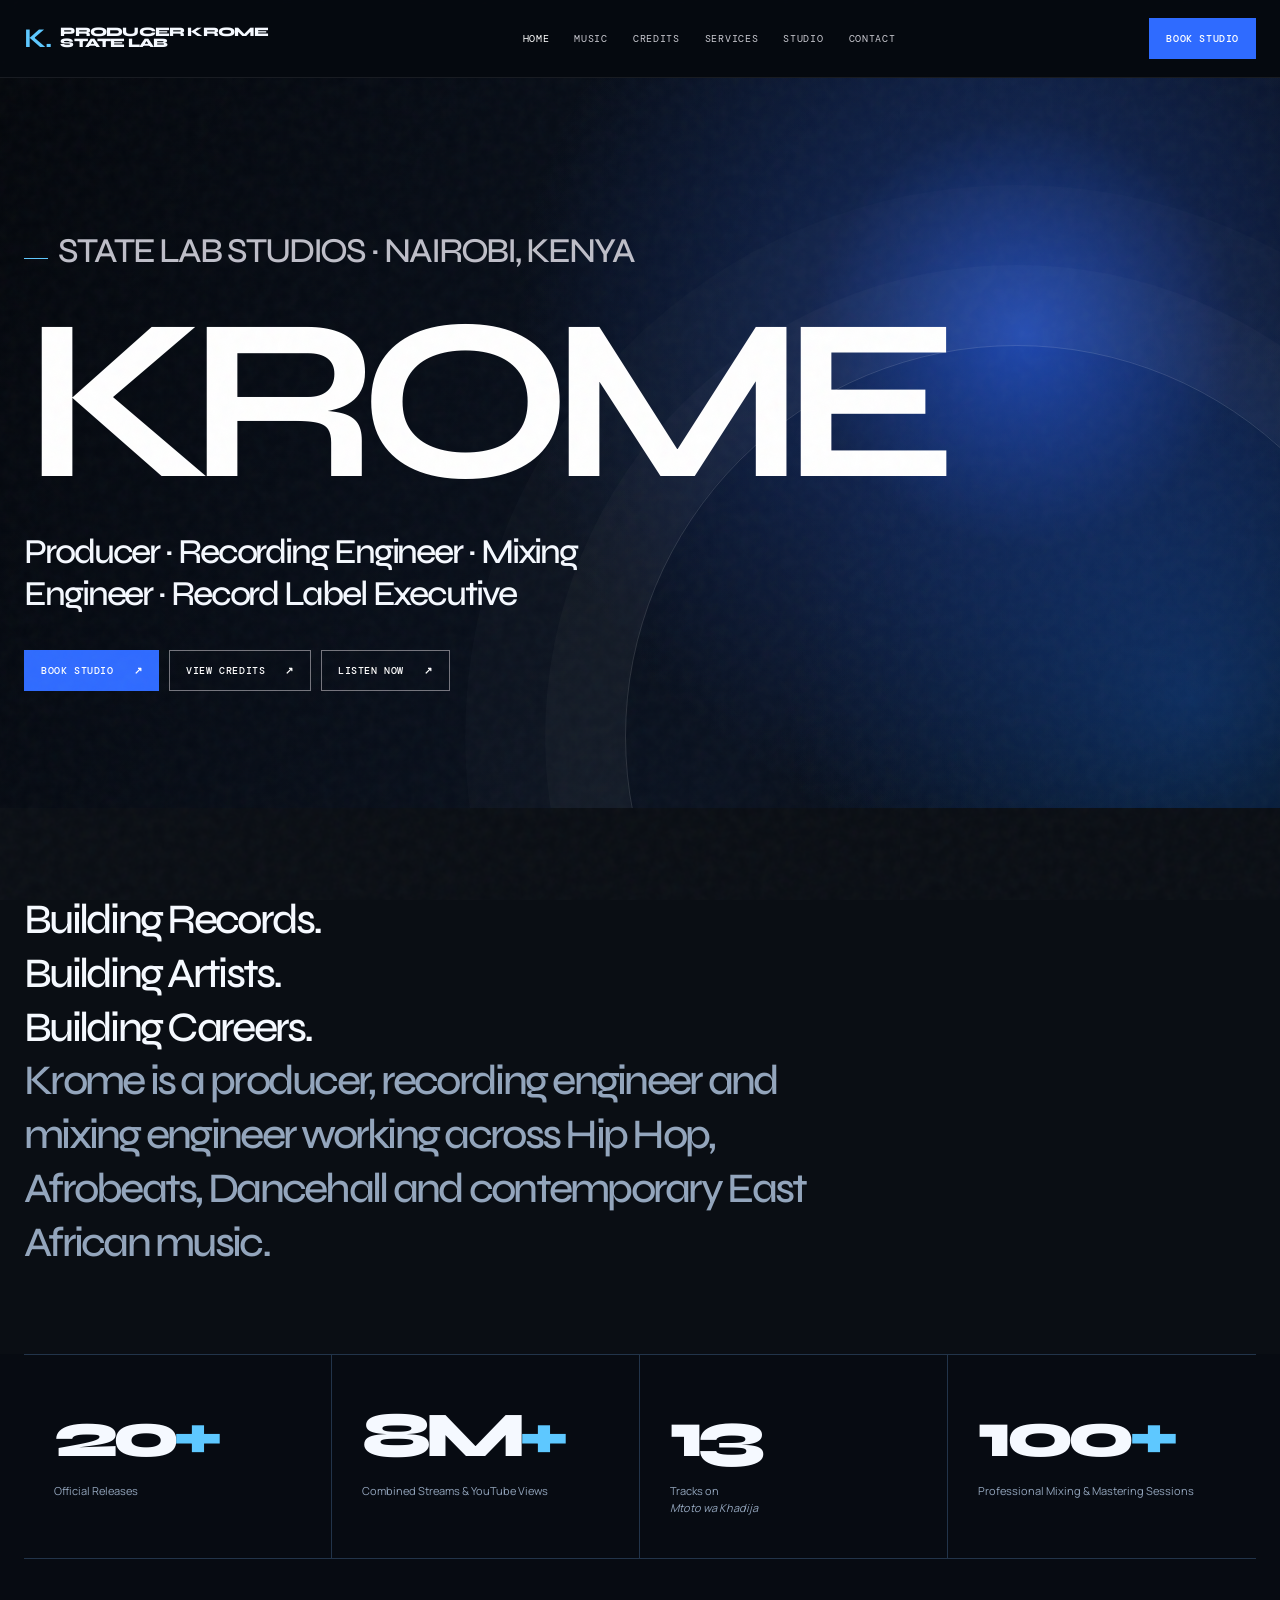
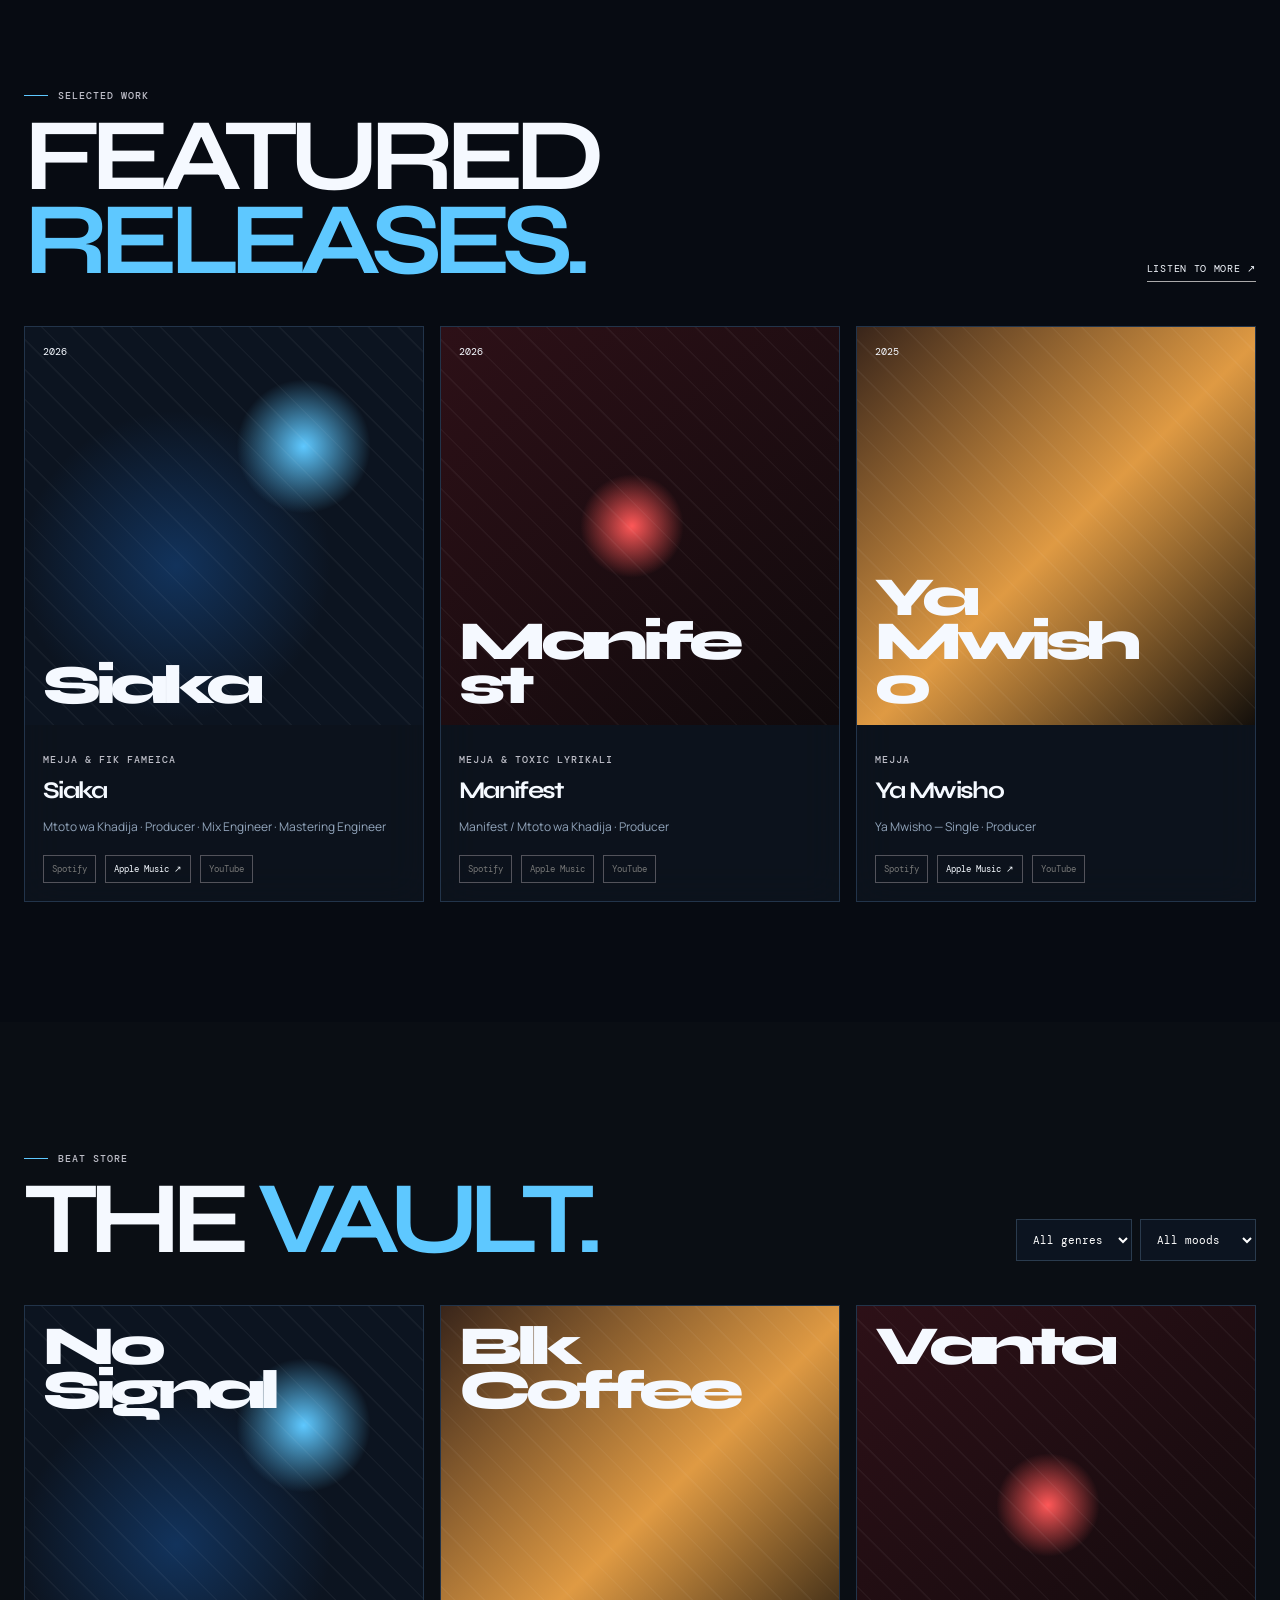
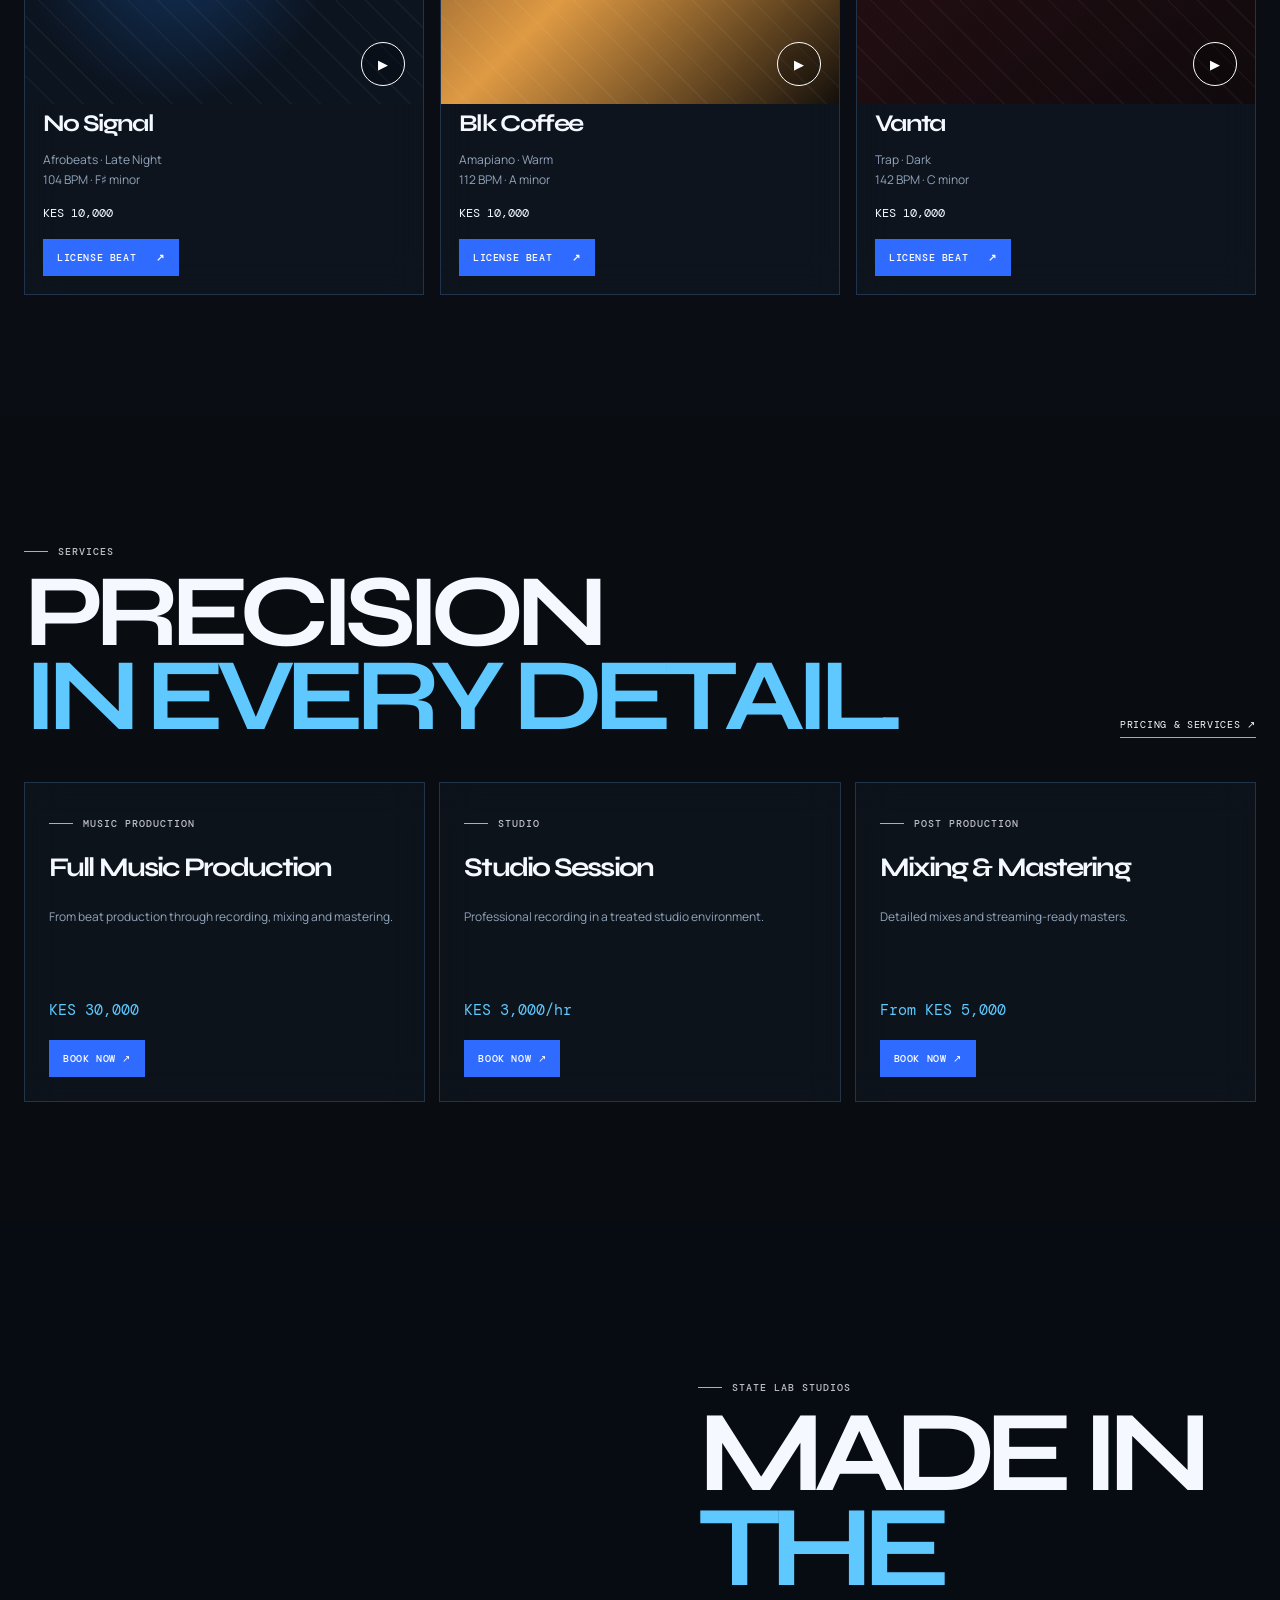
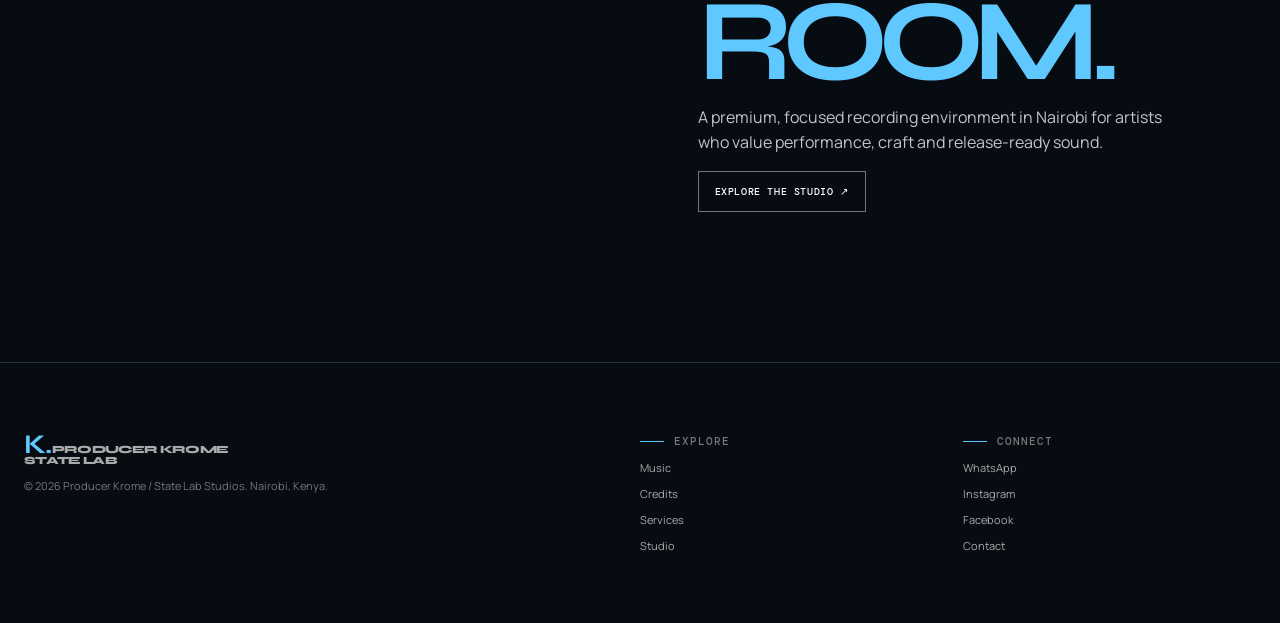
==== commit 56aa44f6: "..." ====
--- a/index.html
+++ b/index.html
@@ -1 +1 @@
-<!doctype html><html lang="en"><head><meta charset="utf-8"><meta name="viewport" content="width=device-width,initial-scale=1"><title>Producer Krome | Music Producer & Recording Studio in Ruaka, Kenya</title><meta name="description" content="Producer Krome is a music producer, recording, mixing and mastering engineer at State Lab Studios in Ruaka, Kiambu, Kenya."><link rel="canonical" href="https://producerkrome.com/"><meta property="og:title" content="Producer Krome | State Lab Studios"><meta property="og:description" content="Music production, recording, mixing and mastering in Ruaka, Kenya."><meta property="og:type" content="website"><meta property="og:url" content="https://producerkrome.com/"><meta name="twitter:card" content="summary_large_image"><meta<meta name="google-site-verification" content="oejb62QcmJYxbGrzeeP3k4FUukJUIwgXLUBfVS_8c1s"><link rel="manifest" href="manifest.json"><link rel="icon" href="favicon.svg" type="image/svg+xml"><link rel="preconnect" href="https://fonts.googleapis.com"><link rel="preconnect" href="https://fonts.gstatic.com" crossorigin><link href="https://fonts.googleapis.com/css2?family=DM+Mono:wght@400;500&family=Manrope:wght@400;500;600;700;800&family=Syne:wght@700;800&display=swap" rel="stylesheet"><link rel="stylesheet" href="assets/site.css"><script type="application/ld+json">{"@context":"https://schema.org","@graph":[{"@type":"Person","name":"Producer Krome","jobTitle":"Music Producer and Recording Engineer","url":"https://producerkrome.com/","sameAs":["https://www.instagram.com/producer_krome","https://facebook.com/ProducerKrome"]},{"@type":"LocalBusiness","name":"State Lab Studios","url":"https://producerkrome.com/","telephone":"+254727946175","address":{"@type":"PostalAddress","addressLocality":"Ruaka","addressRegion":"Kiambu County","addressCountry":"KE"},"openingHours":"Mo-Sa 09:00-20:00","sameAs":["https://www.instagram.com/producer_krome","https://facebook.com/ProducerKrome"]},{"@type":"WebSite","name":"Producer Krome","url":"https://producerkrome.com/","potentialAction":{"@type":"SearchAction","target":"https://producerkrome.com/credits.html?search={search_term_string}","query-input":"required name=search_term_string"}}]}</script><!-- Google Analytics: replace G-XXXXXXXXXX with production GA4 ID --></head><body><a class="skip" href="#main">Skip to content</a><div class="grain"></div><header class="site-nav"><a class="logo" href="index.html" aria-label="Producer Krome - State Lab Studios"><b>K.</b><span>PRODUCER KROME<br>STATE LAB</span></a><button class="menu-toggle" aria-label="Open menu" aria-expanded="false">☰</button><nav class="menu" aria-label="Main navigation"><a aria-current="page" href="index.html">Home</a><a href="music.html">Music</a><a href="credits.html">Credits</a><a href="services.html">Services</a><a href="studio.html">Studio</a><a href="contact.html">Contact</a></nav><a class="nav-cta" href="contact.html?subject=Studio%20booking">Book Studio</a></header><main id="main"><section class="hero"><div class="hero-copy"><p class="eyebrow">State Lab Studios · Ruaka, Kiambu</p><h1>KROME</h1><p>Producer · Recording Engineer · Mixing Engineer · Record Label Executive</p><div class="actions"><a class="button" href="contact.html?subject=Studio%20booking">Book Studio Session <b>↗</b></a><a class="button ghost" href="services.html#beats">Buy Beats <b>↗</b></a><a class="button ghost" href="credits.html">View Credits <b>↗</b></a></div></div></section><section class="intro"><div class="container reveal"><p>Building Records.<br>Building Artists.<br>Building Careers.</p><p class="muted">Krome is a producer, recording engineer and mixing engineer working across Hip Hop, Afrobeats, Dancehall and contemporary East African music.</p></div></section><section class="stats container reveal" aria-label="Career statistics"><article class="stat"><strong>20<span>+</span></strong><p>Official Releases</p></article><article class="stat"><strong>8M<span>+</span></strong><p>Views Across Produced Records</p></article><article class="stat"><strong>13</strong><p>Tracks on<br><em>Mtoto wa Khadija</em></p></article><article class="stat"><strong>100<span>+</span></strong><p>Studio Sessions</p></article></section><section class="section container"><div class="section-head"><div><p class="eyebrow">Selected work</p><h2>FEATURED<br><em>RELEASES.</em></h2></div><a class="text-link" href="music.html">Listen to more ↗</a></div><div class="release-grid reveal" id="featured"></div></section><section class="section beats"><div class="container"><div class="section-head"><div><p class="eyebrow">Beat store</p><h2>THE <em>VAULT.</em></h2></div><div class="filters"><select id="beat-genre" aria-label="Filter beats by genre"><option value="">All genres</option><option>Afrobeats</option><option>Amapiano</option><option>Trap</option></select><select id="beat-mood" aria-label="Filter beats by mood"><option value="">All moods</option><option>Late Night</option><option>Warm</option><option>Dark</option></select></div></div><div class="release-grid" id="beat-grid"></div></div></section><section class="section services"><div class="container"><div class="section-head"><div><p class="eyebrow">Services</p><h2>PRECISION<br><em>IN EVERY DETAIL.</em></h2></div><a class="text-link" href="services.html">Pricing & services ↗</a></div><div class="pricing-grid"><article class="price-card"><p class="eyebrow">Music production</p><h3>Full Music Production</h3><p class="muted">From beat production through recording, mixing and mastering.</p><strong class="price">KES 30,000</strong><a class="button small" href="contact.html?subject=Full%20Music%20Production">Book now ↗</a></article><article class="price-card"><p class="eyebrow">Studio</p><h3>Studio Session</h3><p class="muted">Professional recording in a treated studio environment.</p><strong class="price">KES 3,000/hr</strong><a class="button small" href="contact.html?subject=Studio%20booking">Book now ↗</a></article><article class="price-card"><p class="eyebrow">Post production</p><h3>Mixing & Mastering</h3><p class="muted">Detailed mixes and streaming-ready masters.</p><strong class="price">From KES 5,000</strong><a class="button small" href="contact.html?subject=Mixing%20and%20mastering">Book now ↗</a></article></div></div></section><section class="section container story"><div class="studio-photo" role="img" aria-label="Professional recording studio at State Lab Studios"></div><div><p class="eyebrow">State Lab Studios</p><h2>MADE IN<br><em>THE ROOM.</em></h2><p class="lede">A premium, focused recording environment in Ruaka for artists who value performance, craft and release-ready sound.</p><a class="button ghost" href="studio.html">Explore the studio ↗</a></div></section></main><footer class="footer"><div><a class="logo" href="index.html"><b>K.</b><span>PRODUCER KROME<br>STATE LAB</span></a><p>© 2026 Producer Krome / State Lab Studios. Ruaka, Kiambu, Kenya.</p></div><div><p class="eyebrow">Explore</p><a href="music.html">Music</a><a href="credits.html">Credits</a><a href="services.html">Services</a><a href="studio.html">Studio</a></div><div><p class="eyebrow">Connect</p><a href="https://wa.me/254727946175">WhatsApp</a><a href="https://www.instagram.com/producer_krome">Instagram</a><a href="https://facebook.com/ProducerKrome">Facebook</a><a href="contact.html">Contact</a></div></footer><script src="assets/data.js" defer></script><script src="assets/app.js" defer></script></body></html>
+<!doctype html><html lang="en"><head><meta charset="utf-8"><meta name="viewport" content="width=device-width,initial-scale=1"><title>Producer Krome | Music Producer & Recording Studio in Nairobi, Kenya</title><meta name="description" content="Producer Krome is a music producer, recording, mixing and mastering engineer at State Lab Studios in Nairobi, Kenya."><link rel="canonical" href="https://www.kromemusic.co.ke/"><meta property="og:title" content="Producer Krome | State Lab Studios"><meta property="og:description" content="Music production, recording, mixing and mastering in Nairobi, Kenya."><meta property="og:type" content="website"><meta property="og:url" content="https://www.kromemusic.co.ke/"><meta name="twitter:card" content="summary_large_image"><meta name="google-site-verification" content="oejb62QcmJYxbGrzeeP3k4FUukJUIwgXLUBfVS_8c1s"><link rel="manifest" href="manifest.json"><link rel="icon" href="favicon.svg" type="image/svg+xml"><link rel="preconnect" href="https://fonts.googleapis.com"><link rel="preconnect" href="https://fonts.gstatic.com" crossorigin><link href="https://fonts.googleapis.com/css2?family=DM+Mono:wght@400;500&family=Manrope:wght@400;500;600;700;800&family=Syne:wght@700;800&display=swap" rel="stylesheet"><link rel="stylesheet" href="assets/site.css"><script type="application/ld+json">{"@context":"https://schema.org","@graph":[{"@type":"Person","name":"Producer Krome","jobTitle":"Music Producer and Recording Engineer","url":"https://www.kromemusic.co.ke/","sameAs":["https://www.instagram.com/producer_krome","https://facebook.com/ProducerKrome"]},{"@type":"LocalBusiness","name":"State Lab Studios","url":"https://www.kromemusic.co.ke/","telephone":"+254727946175","address":{"@type":"PostalAddress","addressLocality":"Nairobi","addressRegion":"Nairobi County","addressCountry":"KE"},"openingHours":"Mo-Sa 09:00-20:00","sameAs":["https://www.instagram.com/producer_krome","https://facebook.com/ProducerKrome"]},{"@type":"WebSite","name":"Producer Krome","url":"https://www.kromemusic.co.ke/","potentialAction":{"@type":"SearchAction","target":"https://www.kromemusic.co.ke/credits.html?search={search_term_string}","query-input":"required name=search_term_string"}}]}</script><!-- Google Analytics: replace G-XXXXXXXXXX with production GA4 ID --></head><body><a class="skip" href="#main">Skip to content</a><div class="grain"></div><header class="site-nav"><a class="logo" href="index.html" aria-label="Producer Krome - State Lab Studios"><b>K.</b><span>PRODUCER KROME<br>STATE LAB</span></a><button class="menu-toggle" aria-label="Open menu" aria-expanded="false">☰</button><nav class="menu" aria-label="Main navigation"><a aria-current="page" href="index.html">Home</a><a href="music.html">Music</a><a href="credits.html">Credits</a><a href="services.html">Services</a><a href="studio.html">Studio</a><a href="contact.html">Contact</a></nav><a class="nav-cta" href="contact.html?subject=Studio%20booking">Book Studio</a></header><main id="main"><section class="hero"><div class="hero-copy glass-panel"><p class="eyebrow">State Lab Studios · Nairobi, Kenya</p><h1>KROME</h1><p>Producer · Recording Engineer · Mixing Engineer · Record Label Executive</p><div class="actions"><a class="button" href="contact.html?subject=Studio%20booking">Book Studio <b>↗</b></a><a class="button ghost" href="credits.html">View Credits <b>↗</b></a><a class="button ghost" href="music.html">Listen Now <b>↗</b></a></div></div><a class="scroll-cue" href="#featured-anchor" aria-label="Scroll to explore"><span></span></a></section><section class="intro"><div class="container reveal"><p>Building Records.<br>Building Artists.<br>Building Careers.</p><p class="muted">Krome is a producer, recording engineer and mixing engineer working across Hip Hop, Afrobeats, Dancehall and contemporary East African music.</p></div></section><section class="stats container reveal" aria-label="Career statistics"><article class="stat"><strong>20<span>+</span></strong><p>Official Releases</p></article><article class="stat"><strong>8M<span>+</span></strong><p>Combined Streams & YouTube Views</p></article><article class="stat"><strong>13</strong><p>Tracks on<br><em>Mtoto wa Khadija</em></p></article><article class="stat"><strong>100<span>+</span></strong><p>Professional Mixing & Mastering Sessions</p></article></section><span id="featured-anchor"></span><section class="section container"><div class="section-head"><div><p class="eyebrow">Selected work</p><h2>FEATURED<br><em>RELEASES.</em></h2></div><a class="text-link" href="music.html">Listen to more ↗</a></div><div class="release-grid reveal" id="featured"></div></section><section class="section beats"><div class="container"><div class="section-head"><div><p class="eyebrow">Beat store</p><h2>THE <em>VAULT.</em></h2></div><div class="filters"><select id="beat-genre" aria-label="Filter beats by genre"><option value="">All genres</option><option>Afrobeats</option><option>Amapiano</option><option>Trap</option></select><select id="beat-mood" aria-label="Filter beats by mood"><option value="">All moods</option><option>Late Night</option><option>Warm</option><option>Dark</option></select></div></div><div class="release-grid" id="beat-grid"></div></div></section><section class="section services"><div class="container"><div class="section-head"><div><p class="eyebrow">Services</p><h2>PRECISION<br><em>IN EVERY DETAIL.</em></h2></div><a class="text-link" href="services.html">Pricing & services ↗</a></div><div class="pricing-grid"><article class="price-card"><p class="eyebrow">Music production</p><h3>Full Music Production</h3><p class="muted">From beat production through recording, mixing and mastering.</p><strong class="price">KES 30,000</strong><a class="button small" href="contact.html?subject=Full%20Music%20Production">Book now ↗</a></article><article class="price-card"><p class="eyebrow">Studio</p><h3>Studio Session</h3><p class="muted">Professional recording in a treated studio environment.</p><strong class="price">KES 3,000/hr</strong><a class="button small" href="contact.html?subject=Studio%20booking">Book now ↗</a></article><article class="price-card"><p class="eyebrow">Post production</p><h3>Mixing & Mastering</h3><p class="muted">Detailed mixes and streaming-ready masters.</p><strong class="price">From KES 5,000</strong><a class="button small" href="contact.html?subject=Mixing%20and%20mastering">Book now ↗</a></article></div></div></section><section class="section container story"><div class="studio-photo" role="img" aria-label="Professional recording studio at State Lab Studios"></div><div><p class="eyebrow">State Lab Studios</p><h2>MADE IN<br><em>THE ROOM.</em></h2><p class="lede">A premium, focused recording environment in Nairobi for artists who value performance, craft and release-ready sound.</p><a class="button ghost" href="studio.html">Explore the studio ↗</a></div></section></main><footer class="footer"><div><a class="logo" href="index.html"><b>K.</b><span>PRODUCER KROME<br>STATE LAB</span></a><p>© 2026 Producer Krome / State Lab Studios. Nairobi, Kenya.</p></div><div><p class="eyebrow">Explore</p><a href="music.html">Music</a><a href="credits.html">Credits</a><a href="services.html">Services</a><a href="studio.html">Studio</a></div><div><p class="eyebrow">Connect</p><a href="https://wa.me/254727946175">WhatsApp</a><a href="https://www.instagram.com/producer_krome">Instagram</a><a href="https://facebook.com/ProducerKrome">Facebook</a><a href="contact.html">Contact</a></div></footer><script src="assets/data.js" defer></script><script src="assets/app.js" defer></script></body></html>
--- a/assets/site.css
+++ b/assets/site.css
@@ -1 +1 @@
-:root{--bg:#060607;--surface:#111114;--line:#2a2a30;--text:#fafafa;--muted:#aaaab2;--purple:#9d4edd;--purple2:#c77dff;--max:1240px}*{box-sizing:border-box}html{scroll-behavior:smooth}body{margin:0;background:var(--bg);color:var(--text);font:15px/1.55 Manrope,Arial,sans-serif}.grain{pointer-events:none;position:fixed;inset:0;opacity:.15;z-index:5;background-image:url("data:image/svg+xml,%3Csvg viewBox='0 0 100 100' xmlns='http://www.w3.org/2000/svg'%3E%3Cfilter id='n'%3E%3CfeTurbulence type='fractalNoise' baseFrequency='.8' numOctaves='3'/%3E%3C/filter%3E%3Crect width='100%25' height='100%25' filter='url(%23n)' opacity='.25'/%3E%3C/svg%3E")}.skip{position:fixed;z-index:99;top:0;left:15px;transform:translateY(-120%);background:#fff;color:#000;padding:10px}.skip:focus{transform:translateY(0)}a{color:inherit}a:focus-visible,button:focus-visible,input:focus-visible,select:focus-visible,textarea:focus-visible{outline:2px solid var(--purple2);outline-offset:3px}.site-nav{height:78px;position:sticky;top:0;z-index:20;display:flex;align-items:center;justify-content:space-between;padding:0 max(24px,calc((100vw - var(--max))/2));background:rgba(6,6,7,.88);backdrop-filter:blur(14px);border-bottom:1px solid rgba(255,255,255,.08)}.logo{font:800 13px/.9 Syne;letter-spacing:-.06em;text-decoration:none;display:flex;align-items:center;gap:9px}.logo b{font-size:27px;color:var(--purple2)}.menu{display:flex;align-items:center;gap:25px}.menu a{text-decoration:none;color:#c9c9d0;font:10px 'DM Mono';text-transform:uppercase;letter-spacing:.7px}.menu a:hover,.menu a[aria-current=page]{color:#fff}.nav-cta,.button{display:inline-flex;align-items:center;justify-content:space-between;gap:20px;padding:13px 16px;border:1px solid var(--purple);background:var(--purple);color:#fff;text-decoration:none;font:500 10px 'DM Mono';text-transform:uppercase;letter-spacing:.6px}.button:hover,.nav-cta:hover{background:#fff;border-color:#fff;color:#080808}.menu-toggle{display:none;background:none;color:#fff;border:0;font-size:22px}.container{width:min(var(--max),calc(100% - 48px));margin:auto}.hero{min-height:730px;display:grid;align-content:center;padding:90px max(24px,calc((100vw - var(--max))/2));position:relative;overflow:hidden;background:radial-gradient(circle at 80% 35%,#5c1d89 0%,rgba(92,29,137,.28) 19%,transparent 45%),radial-gradient(circle at 93% 85%,#742b32 0%,transparent 28%),linear-gradient(115deg,#080809,#16111b 65%,#070708)}.hero:after{content:"";position:absolute;right:-10vw;bottom:-25vw;width:61vw;height:61vw;border:1px solid rgba(255,255,255,.14);border-radius:50%;box-shadow:0 0 0 80px rgba(255,255,255,.025),0 0 0 160px rgba(255,255,255,.015)}.eyebrow,.kicker{font:500 10px 'DM Mono';text-transform:uppercase;letter-spacing:1px;color:#bebec8}.eyebrow:before{content:"";display:inline-block;border-top:1px solid var(--purple2);width:24px;margin:0 10px 3px 0}.hero h1,h1,h2{font-family:Syne,sans-serif;letter-spacing:-.09em;line-height:.82}.hero h1{font-size:clamp(100px,18vw,245px);margin:30px 0;color:#fff}.hero h1 em,h2 em{font-style:normal;color:var(--purple2)}.hero-copy{position:relative;z-index:1;max-width:670px}.hero-copy>p{font:500 clamp(20px,3vw,35px)/1.2 Syne;letter-spacing:-.06em}.actions{display:flex;flex-wrap:wrap;gap:10px;margin-top:34px}.button.ghost{background:transparent;border-color:#75757d}.button.small{margin-top:18px;padding:11px 13px;display:flex;width:max-content}.section{padding:120px 0}.intro{padding:85px 0;background:#0d0d10}.intro p{max-width:850px;font:500 clamp(22px,3.3vw,42px)/1.28 Syne;letter-spacing:-.065em;margin:0}.stats{display:grid;grid-template-columns:repeat(4,1fr);border-block:1px solid var(--line)}.stat{padding:42px 30px;border-right:1px solid var(--line)}.stat:last-child{border:0}.stat strong{font:800 clamp(38px,5vw,68px) Syne;letter-spacing:-.1em}.stat strong span{color:var(--purple2)}.stat p{margin:8px 0 0;color:var(--muted);font-size:11px}.section-head{display:flex;justify-content:space-between;align-items:end;margin-bottom:44px}.section-head h2{font-size:clamp(55px,8vw,110px);margin:12px 0 0}.text-link{font:10px 'DM Mono';text-transform:uppercase;letter-spacing:.7px;text-decoration:none;border-bottom:1px solid #aaa;padding-bottom:6px}.release-grid,.music-grid,.credits-grid{display:grid;grid-template-columns:repeat(3,1fr);gap:16px}.release-card,.music-card,.credit-card,.beat-card{background:var(--surface);border:1px solid var(--line);transition:transform .25s,border-color .25s}.release-card:hover,.music-card:hover,.credit-card:hover,.beat-card:hover{transform:translateY(-5px);border-color:var(--purple)}.cover{aspect-ratio:1;position:relative;display:flex;flex-direction:column;justify-content:space-between;padding:18px;overflow:hidden}.cover:after{content:"";position:absolute;inset:0;background:repeating-linear-gradient(45deg,transparent 0 19px,rgba(255,255,255,.045) 20px 21px)}.cover>*{position:relative;z-index:1}.cover span{font:10px 'DM Mono'}.cover b{font:800 clamp(30px,5vw,55px)/.8 Syne;letter-spacing:-.1em;max-width:85%;word-break:break-word}.cover-violet{background:radial-gradient(circle at 70% 30%,#c77dff,transparent 17%),radial-gradient(circle at 38% 60%,#542173,transparent 45%),#121016}.cover-red{background:radial-gradient(circle at 48% 50%,#fe5757,transparent 18%),linear-gradient(140deg,#2d1017,#100a0c)}.cover-gold{background:linear-gradient(135deg,#39251a,#df9a43 52%,#130f0b)}.cover-blue{background:radial-gradient(circle at 45% 35%,#7ec8f0,transparent 14%),linear-gradient(135deg,#162d4a,#090d15)}.cover-rose{background:radial-gradient(circle at 75% 25%,#ff8ec6,transparent 15%),linear-gradient(135deg,#3d1126,#0e080b)}.cover-green{background:radial-gradient(circle at 43% 60%,#8ded9c,transparent 17%),linear-gradient(135deg,#102a1c,#080d0a)}.cover-orange{background:linear-gradient(155deg,#f4773a,#3c170d 45%,#100805)}.cover-ice{background:radial-gradient(circle at 40% 55%,#e8f4ff,transparent 12%),linear-gradient(135deg,#24374d,#101318)}.cover-sun{background:radial-gradient(circle at 55% 35%,#ffe17b,transparent 15%),linear-gradient(135deg,#744a2c,#15100c)}.card-copy{padding:18px}.card-copy h3,.beat-card h3{font:700 24px Syne;letter-spacing:-.07em;margin:5px 0}.muted{color:var(--muted);font-size:12px;line-height:1.65}.streams{display:flex;gap:9px;flex-wrap:wrap;margin-top:18px}.stream{font:9px 'DM Mono';border:1px solid #53535b;padding:7px 8px;text-decoration:none}.stream.disabled{color:#777}.beats{background:#0d0d10}.filters{display:flex;gap:8px;flex-wrap:wrap}.filters select,.contact-form input,.contact-form textarea{border:1px solid #484850;background:#0e0e11;color:#fff;padding:12px;font:11px 'DM Mono'}.beat-card{padding-bottom:18px}.beat-card h3,.beat-card p,.beat-card strong,.beat-card>a{margin-left:18px;margin-right:18px}.beat-card strong{display:block;font:12px 'DM Mono';margin-top:15px}.preview{align-self:flex-end;width:44px;height:44px;border-radius:50%;background:rgba(0,0,0,.25);border:1px solid #fff;color:#fff;cursor:pointer}.services{background:#0b0b0d}.pricing-grid{display:grid;grid-template-columns:repeat(3,1fr);gap:14px}.price-card{min-height:320px;padding:24px;background:var(--surface);border:1px solid var(--line);display:flex;flex-direction:column}.price-card:hover{border-color:var(--purple)}.price-card h3{font:700 27px/.95 Syne;letter-spacing:-.07em;margin:15px 0}.price{font:15px 'DM Mono';color:var(--purple2);margin-top:auto}.price-card .button{margin-top:20px;width:max-content}.story{display:grid;grid-template-columns:1fr 1fr;gap:9vw;align-items:center}.studio-photo{min-height:500px;background:url('https://images.unsplash.com/photo-1598488035139-bdbb2231ce04?auto=format&fit=crop&w=1200&q=80') center/cover}.story h2,.page-hero h1{font-size:clamp(60px,9vw,126px);margin:12px 0}.story .lede{font-size:16px;color:#c3c3cb;max-width:490px}.page-hero{padding:100px 0 55px}.page-hero .lede{max-width:620px;color:#b7b7c0}.controls{display:flex;gap:10px;flex-wrap:wrap;margin:0 0 36px}.controls input{min-width:250px}.credit-card .cover{aspect-ratio:4/3}.video-grid{display:grid;grid-template-columns:1fr 1fr;gap:16px}.video{background:#111;padding:0 0 18px}.video iframe{width:100%;aspect-ratio:16/9;border:0}.video h3,.video p{margin:15px 18px 0}.studio-grid{display:grid;grid-template-columns:1.25fr .75fr;gap:16px}.studio-grid img{width:100%;height:100%;object-fit:cover;min-height:360px;filter:saturate(.75)}.equipment,.faq{margin-top:80px;border-top:1px solid var(--line)}.equipment div,.faq details{display:flex;justify-content:space-between;padding:20px 0;border-bottom:1px solid var(--line);font:12px 'DM Mono'}.faq summary{cursor:pointer}.contact-layout{display:grid;grid-template-columns:1fr .8fr;gap:8vw}.contact-form{display:grid;gap:12px}.contact-form textarea{min-height:145px;resize:vertical}.contact-details{background:var(--surface);padding:30px}.contact-details a{display:block;margin:15px 0;color:#fff}.map{height:260px;background:linear-gradient(135deg,#1d1630,#0d0d10);margin-top:32px;display:grid;place-items:center;color:#bfbfc7;font:11px 'DM Mono'}.footer{border-top:1px solid var(--line);padding:60px max(24px,calc((100vw - var(--max))/2));display:grid;grid-template-columns:2fr 1fr 1fr;gap:30px}.footer a{display:block;color:#aaa;text-decoration:none;font-size:11px;margin:9px 0}.footer a:hover{color:#fff}.footer p{color:#777;font-size:11px}.reveal{opacity:0;transform:translateY(15px);transition:.55s ease}.reveal.visible{opacity:1;transform:none}@media(max-width:800px){.menu-toggle{display:block}.menu{display:none}.menu.open{display:flex;position:absolute;top:78px;left:0;right:0;padding:25px;background:#0c0c0e;flex-direction:column;align-items:flex-start;border-bottom:1px solid var(--line)}.hero{min-height:680px}.stats{grid-template-columns:1fr 1fr}.stat:nth-child(2){border:0}.stat:nth-child(-n+2){border-bottom:1px solid var(--line)}.release-grid,.music-grid,.credits-grid,.pricing-grid{grid-template-columns:1fr 1fr}.story,.contact-layout,.studio-grid{grid-template-columns:1fr}.studio-photo{min-height:360px}.footer{grid-template-columns:1fr 1fr}.page-hero{padding-top:70px}}@media(max-width:540px){.container{width:min(100% - 34px,var(--max))}.site-nav{height:70px;padding-inline:17px}.nav-cta{display:none}.hero{padding-inline:17px;min-height:620px}.hero h1{font-size:28vw}.hero-copy>p{font-size:25px}.section{padding:80px 0}.release-grid,.music-grid,.credits-grid,.pricing-grid,.video-grid{grid-template-columns:1fr}.section-head{display:block}.section-head .text-link{display:inline-block;margin-top:25px}.filters,.controls{margin-top:20px}.filters select,.controls input,.controls select{width:100%}.stats{margin-inline:0}.stat{padding:28px 18px}.footer{grid-template-columns:1fr;padding:45px 20px}.studio-grid img{min-height:270px}.cover b{font-size:48px}}
+:root{--bg:#070B12;--surface:#111A26;--surface-glass:rgba(17,26,38,.55);--line:#22344A;--text:#F5F9FF;--muted:#93A5BC;--purple:#2F6BFF;--purple2:#5EC8FF;--max:1240px}*{box-sizing:border-box}html{scroll-behavior:smooth}body{margin:0;background:var(--bg);color:var(--text);font:15px/1.55 Manrope,Arial,sans-serif}.grain{pointer-events:none;position:fixed;inset:0;opacity:.15;z-index:5;background-image:url("data:image/svg+xml,%3Csvg viewBox='0 0 100 100' xmlns='http://www.w3.org/2000/svg'%3E%3Cfilter id='n'%3E%3CfeTurbulence type='fractalNoise' baseFrequency='.8' numOctaves='3'/%3E%3C/filter%3E%3Crect width='100%25' height='100%25' filter='url(%23n)' opacity='.25'/%3E%3C/svg%3E")}.skip{position:fixed;z-index:99;top:0;left:15px;transform:translateY(-120%);background:#fff;color:#000;padding:10px}.skip:focus{transform:translateY(0)}a{color:inherit}a:focus-visible,button:focus-visible,input:focus-visible,select:focus-visible,textarea:focus-visible{outline:2px solid var(--purple2);outline-offset:3px}.site-nav{height:78px;position:sticky;top:0;z-index:20;display:flex;align-items:center;justify-content:space-between;padding:0 max(24px,calc((100vw - var(--max))/2));background:rgba(5,9,15,.82);backdrop-filter:blur(16px);border-bottom:1px solid rgba(255,255,255,.08)}.logo{font:800 13px/.9 Syne;letter-spacing:-.06em;text-decoration:none;display:flex;align-items:center;gap:9px}.logo b{font-size:27px;color:var(--purple2)}.menu{display:flex;align-items:center;gap:25px}.menu a{text-decoration:none;color:#c9c9d0;font:10px 'DM Mono';text-transform:uppercase;letter-spacing:.7px}.menu a:hover,.menu a[aria-current=page]{color:#fff}.nav-cta,.button{display:inline-flex;align-items:center;justify-content:space-between;gap:20px;padding:13px 16px;border:1px solid var(--purple);background:var(--purple);color:#fff;text-decoration:none;font:500 10px 'DM Mono';text-transform:uppercase;letter-spacing:.6px}.button:hover,.nav-cta:hover{background:#fff;border-color:#fff;color:#080808}.menu-toggle{display:none;background:none;color:#fff;border:0;font-size:22px}.container{width:min(var(--max),calc(100% - 48px));margin:auto}.hero{min-height:730px;display:grid;align-content:center;padding:90px max(24px,calc((100vw - var(--max))/2));position:relative;overflow:hidden;background:radial-gradient(circle at 80% 35%,#1E48B0 0%,rgba(30,72,176,.30) 19%,transparent 45%),radial-gradient(circle at 93% 85%,#0B2A55 0%,transparent 30%),linear-gradient(115deg,#04070C,#0A1220 65%,#04060A)}.hero:after{content:"";position:absolute;right:-10vw;bottom:-25vw;width:61vw;height:61vw;border:1px solid rgba(255,255,255,.14);border-radius:50%;box-shadow:0 0 0 80px rgba(255,255,255,.025),0 0 0 160px rgba(255,255,255,.015)}.eyebrow,.kicker{font:500 10px 'DM Mono';text-transform:uppercase;letter-spacing:1px;color:#bebec8}.eyebrow:before{content:"";display:inline-block;border-top:1px solid var(--purple2);width:24px;margin:0 10px 3px 0}.hero h1,h1,h2{font-family:Syne,sans-serif;letter-spacing:-.09em;line-height:.82}.hero h1{font-size:clamp(100px,18vw,245px);margin:30px 0;color:#fff}.hero h1 em,h2 em{font-style:normal;color:var(--purple2)}.hero-copy{position:relative;z-index:1;max-width:670px}.hero-copy>p{font:500 clamp(20px,3vw,35px)/1.2 Syne;letter-spacing:-.06em}.actions{display:flex;flex-wrap:wrap;gap:10px;margin-top:34px}.button.ghost{background:transparent;border-color:#75757d}.button.small{margin-top:18px;padding:11px 13px;display:flex;width:max-content}.section{padding:120px 0}.intro{padding:85px 0;background:#0A0E14}.intro p{max-width:850px;font:500 clamp(22px,3.3vw,42px)/1.28 Syne;letter-spacing:-.065em;margin:0}.stats{display:grid;grid-template-columns:repeat(4,1fr);border-block:1px solid var(--line)}.stat{padding:42px 30px;border-right:1px solid var(--line)}.stat:last-child{border:0}.stat strong{font:800 clamp(38px,5vw,68px) Syne;letter-spacing:-.1em}.stat strong span{color:var(--purple2)}.stat p{margin:8px 0 0;color:var(--muted);font-size:11px}.section-head{display:flex;justify-content:space-between;align-items:end;margin-bottom:44px}.section-head h2{font-size:clamp(55px,8vw,110px);margin:12px 0 0}.text-link{font:10px 'DM Mono';text-transform:uppercase;letter-spacing:.7px;text-decoration:none;border-bottom:1px solid #aaa;padding-bottom:6px}.release-grid,.music-grid,.credits-grid{display:grid;grid-template-columns:repeat(3,1fr);gap:16px}.release-card,.music-card,.credit-card,.beat-card{background:var(--surface-glass);backdrop-filter:blur(18px);-webkit-backdrop-filter:blur(18px);border:1px solid var(--line);transition:transform .25s,border-color .25s}.release-card:hover,.music-card:hover,.credit-card:hover,.beat-card:hover{transform:translateY(-5px);border-color:var(--purple)}.cover{aspect-ratio:1;position:relative;display:flex;flex-direction:column;justify-content:space-between;padding:18px;overflow:hidden}.cover:after{content:"";position:absolute;inset:0;background:repeating-linear-gradient(45deg,transparent 0 19px,rgba(255,255,255,.045) 20px 21px)}.cover>*{position:relative;z-index:1}.cover span{font:10px 'DM Mono'}.cover b{font:800 clamp(30px,5vw,55px)/.8 Syne;letter-spacing:-.1em;max-width:85%;word-break:break-word}.cover-violet{background:radial-gradient(circle at 70% 30%,#5EC8FF,transparent 17%),radial-gradient(circle at 38% 60%,#12335C,transparent 45%),#0C1420}.cover-red{background:radial-gradient(circle at 48% 50%,#fe5757,transparent 18%),linear-gradient(140deg,#2d1017,#100a0c)}.cover-gold{background:linear-gradient(135deg,#39251a,#df9a43 52%,#130f0b)}.cover-blue{background:radial-gradient(circle at 45% 35%,#7ec8f0,transparent 14%),linear-gradient(135deg,#162d4a,#090d15)}.cover-rose{background:radial-gradient(circle at 75% 25%,#ff8ec6,transparent 15%),linear-gradient(135deg,#3d1126,#0e080b)}.cover-green{background:radial-gradient(circle at 43% 60%,#8ded9c,transparent 17%),linear-gradient(135deg,#102a1c,#080d0a)}.cover-orange{background:linear-gradient(155deg,#f4773a,#3c170d 45%,#100805)}.cover-ice{background:radial-gradient(circle at 40% 55%,#e8f4ff,transparent 12%),linear-gradient(135deg,#24374d,#101318)}.cover-sun{background:radial-gradient(circle at 55% 35%,#ffe17b,transparent 15%),linear-gradient(135deg,#744a2c,#15100c)}.card-copy{padding:18px}.card-copy h3,.beat-card h3{font:700 24px Syne;letter-spacing:-.07em;margin:5px 0}.muted{color:var(--muted);font-size:12px;line-height:1.65}.streams{display:flex;gap:9px;flex-wrap:wrap;margin-top:18px}.stream{font:9px 'DM Mono';border:1px solid #53535b;padding:7px 8px;text-decoration:none}.stream.disabled{color:#777}.beats{background:#0A0E14}.filters{display:flex;gap:8px;flex-wrap:wrap}.filters select,.contact-form input,.contact-form textarea{border:1px solid #2A3B4E;background:#0C1420;color:#fff;padding:12px;font:11px 'DM Mono'}.beat-card{padding-bottom:18px}.beat-card h3,.beat-card p,.beat-card strong,.beat-card>a{margin-left:18px;margin-right:18px}.beat-card strong{display:block;font:12px 'DM Mono';margin-top:15px}.preview{align-self:flex-end;width:44px;height:44px;border-radius:50%;background:rgba(0,0,0,.25);border:1px solid #fff;color:#fff;cursor:pointer}.services{background:#090C10}.pricing-grid{display:grid;grid-template-columns:repeat(3,1fr);gap:14px}.price-card{min-height:320px;padding:24px;background:var(--surface-glass);backdrop-filter:blur(18px);-webkit-backdrop-filter:blur(18px);border:1px solid var(--line);display:flex;flex-direction:column}.price-card:hover{border-color:var(--purple)}.price-card h3{font:700 27px/.95 Syne;letter-spacing:-.07em;margin:15px 0}.price{font:15px 'DM Mono';color:var(--purple2);margin-top:auto}.price-card .button{margin-top:20px;width:max-content}.story{display:grid;grid-template-columns:1fr 1fr;gap:9vw;align-items:center}.studio-photo{min-height:500px;background:url('https://images.unsplash.com/photo-1598488035139-bdbb2231ce04?auto=format&fit=crop&w=1200&q=80') center/cover}.story h2,.page-hero h1{font-size:clamp(60px,9vw,126px);margin:12px 0}.story .lede{font-size:16px;color:#c3c3cb;max-width:490px}.page-hero{padding:100px 0 55px}.page-hero .lede{max-width:620px;color:#b7b7c0}.controls{display:flex;gap:10px;flex-wrap:wrap;margin:0 0 36px}.controls input{min-width:250px}.credit-card .cover{aspect-ratio:4/3}.video-grid{display:grid;grid-template-columns:1fr 1fr;gap:16px}.video{background:#0C1015;padding:0 0 18px}.video iframe{width:100%;aspect-ratio:16/9;border:0}.video h3,.video p{margin:15px 18px 0}.studio-grid{display:grid;grid-template-columns:1.25fr .75fr;gap:16px}.studio-grid img{width:100%;height:100%;object-fit:cover;min-height:360px;filter:saturate(.75)}.equipment,.faq{margin-top:80px;border-top:1px solid var(--line)}.equipment div,.faq details{display:flex;justify-content:space-between;padding:20px 0;border-bottom:1px solid var(--line);font:12px 'DM Mono'}.faq summary{cursor:pointer}.contact-layout{display:grid;grid-template-columns:1fr .8fr;gap:8vw}.contact-form{display:grid;gap:12px}.contact-form textarea{min-height:145px;resize:vertical}.contact-details{background:var(--surface-glass);backdrop-filter:blur(18px);-webkit-backdrop-filter:blur(18px);border:1px solid var(--line);padding:30px}.contact-details a{display:block;margin:15px 0;color:#fff}.map{height:260px;background:linear-gradient(135deg,#0F1D33,#0A0E14);margin-top:32px;display:grid;place-items:center;color:#bfbfc7;font:11px 'DM Mono'}.footer{border-top:1px solid var(--line);padding:60px max(24px,calc((100vw - var(--max))/2));display:grid;grid-template-columns:2fr 1fr 1fr;gap:30px}.footer a{display:block;color:#aaa;text-decoration:none;font-size:11px;margin:9px 0}.footer a:hover{color:#fff}.footer p{color:#777;font-size:11px}.reveal{opacity:0;transform:translateY(15px);transition:.55s ease}.reveal.visible{opacity:1;transform:none}@media(max-width:800px){.menu-toggle{display:block}.menu{display:none}.menu.open{display:flex;position:absolute;top:78px;left:0;right:0;padding:25px;background:#0A0D12;flex-direction:column;align-items:flex.glass-panel{background:rgba(17,26,38,.35);backdrop-filter:blur(14px);-webkit-backdrop-filter:blur(14px);border:1px solid rgba(255,255,255,.08);padding:32px;border-radius:2px}.scroll-cue{position:absolute;left:50%;bottom:34px;transform:translateX(-50%);width:26px;height:42px;border:1px solid rgba(255,255,255,.35);border-radius:14px;display:block}.scroll-cue span{position:absolute;top:8px;left:50%;transform:translateX(-50%);width:4px;height:8px;background:var(--purple2);border-radius:2px;animation:scrollcue 1.6s ease infinite}@keyframes scrollcue{0%{opacity:1;top:8px}70%{opacity:0;top:22px}100%{opacity:0;top:8px}}-start;border-bottom:1px solid var(--line)}.hero{min-height:680px}.stats{grid-template-columns:1fr 1fr}.stat:nth-child(2){border:0}.stat:nth-child(-n+2){border-bottom:1px solid var(--line)}.release-grid,.music-grid,.credits-grid,.pricing-grid{grid-template-columns:1fr 1fr}.story,.contact-layout,.studio-grid{grid-template-columns:1fr}.studio-photo{min-height:360px}.footer{grid-template-columns:1fr 1fr}.page-hero{padding-top:70px}}@media(max-width:540px){.container{width:min(100% - 34px,var(--max))}.site-nav{height:70px;padding-inline:17px}.nav-cta{display:none}.hero{padding-inline:17px;min-height:620px}.hero h1{font-size:28vw}.hero-copy>p{font-size:25px}.section{padding:80px 0}.release-grid,.music-grid,.credits-grid,.pricing-grid,.video-grid{grid-template-columns:1fr}.section-head{display:block}.section-head .text-link{display:inline-block;margin-top:25px}.filters,.controls{margin-top:20px}.filters select,.controls input,.controls select{width:100%}.stats{margin-inline:0}.stat{padding:28px 18px}.footer{grid-template-columns:1fr;padding:45px 20px}.studio-grid img{min-height:270px}.cover b{font-size:48px}}
